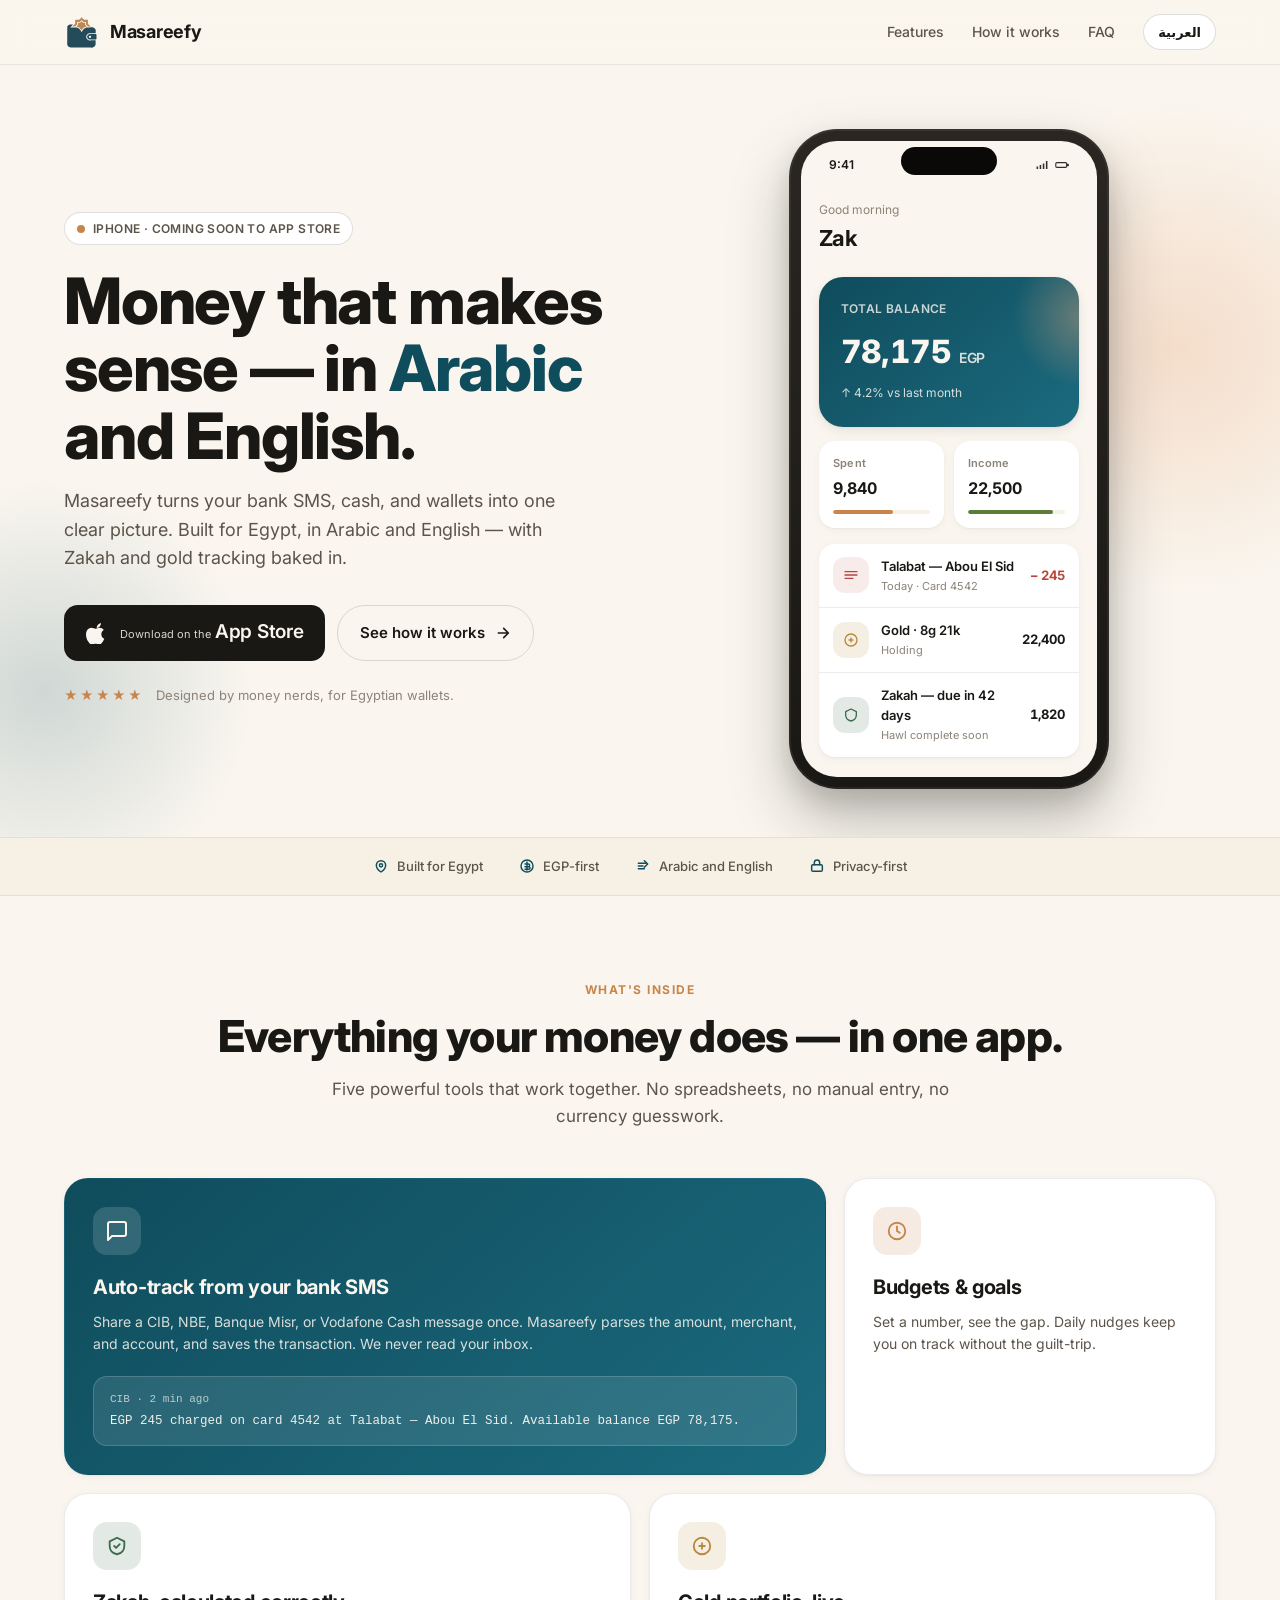
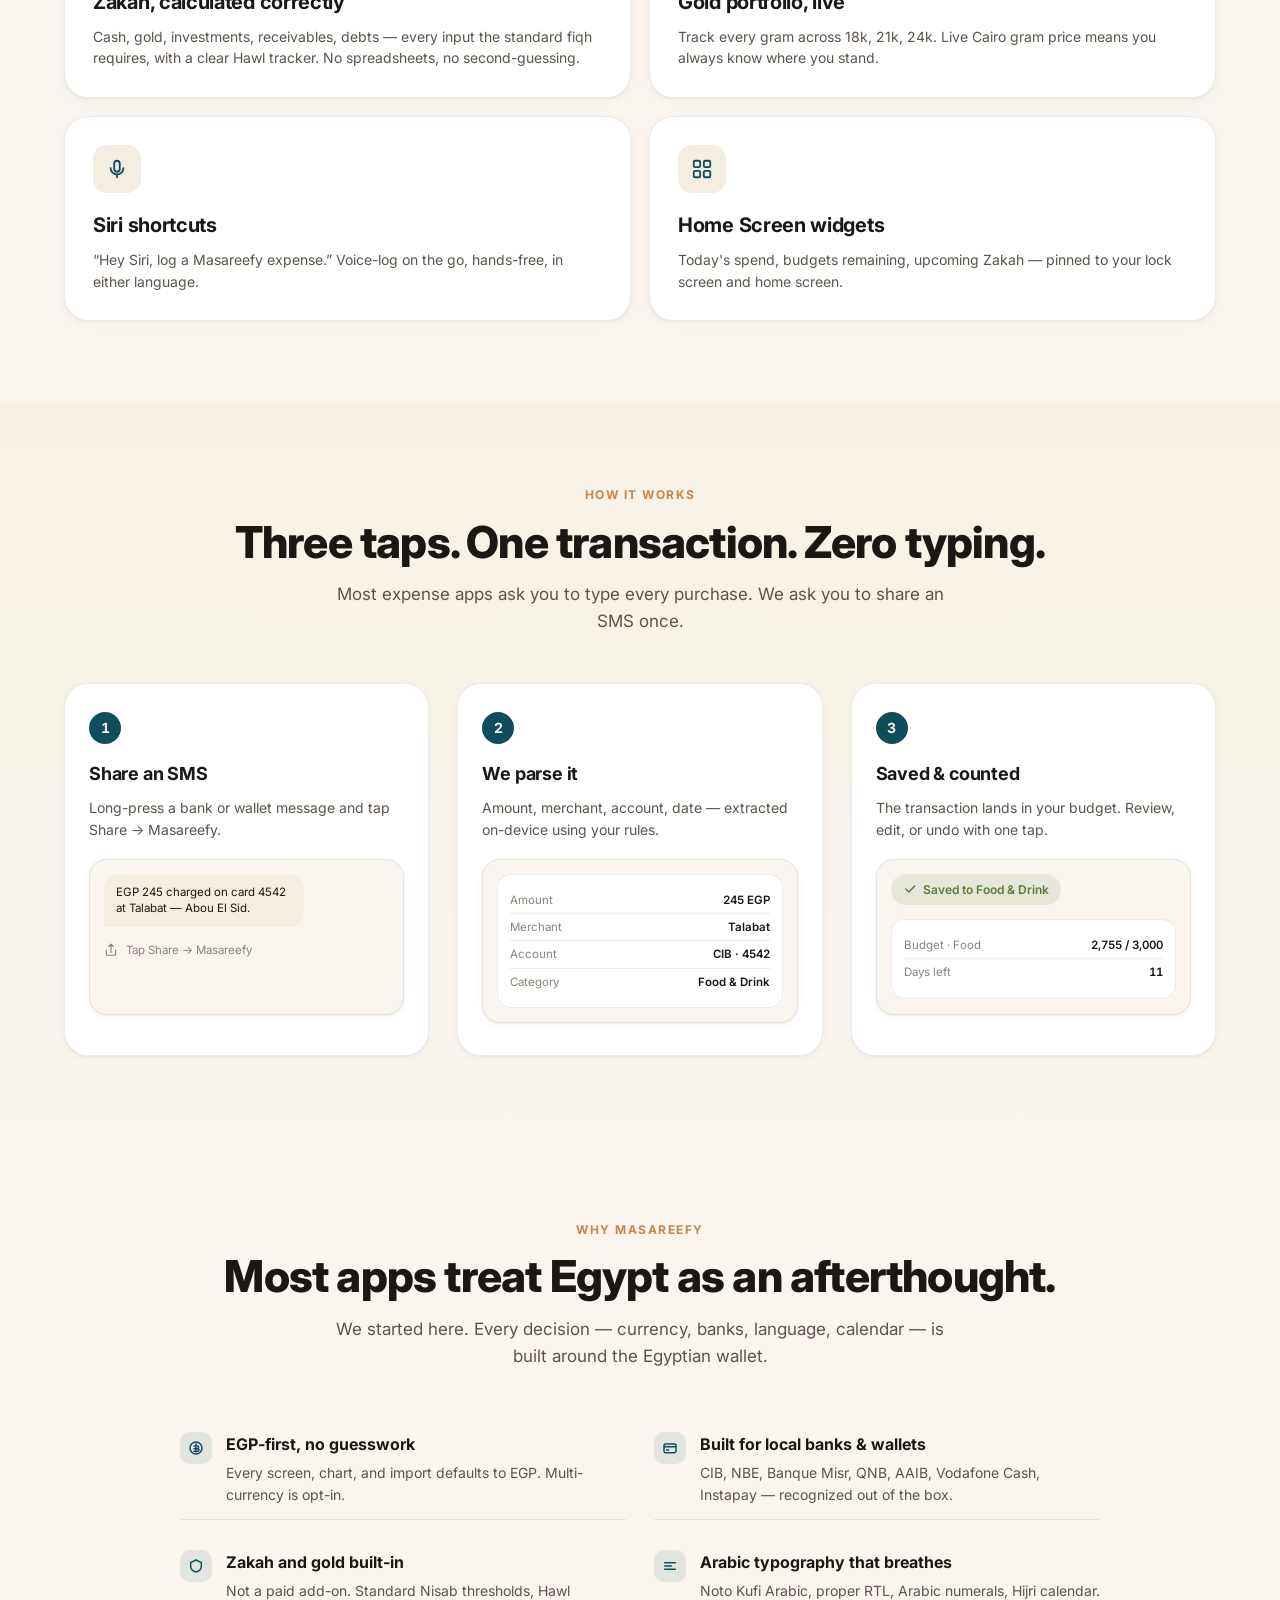
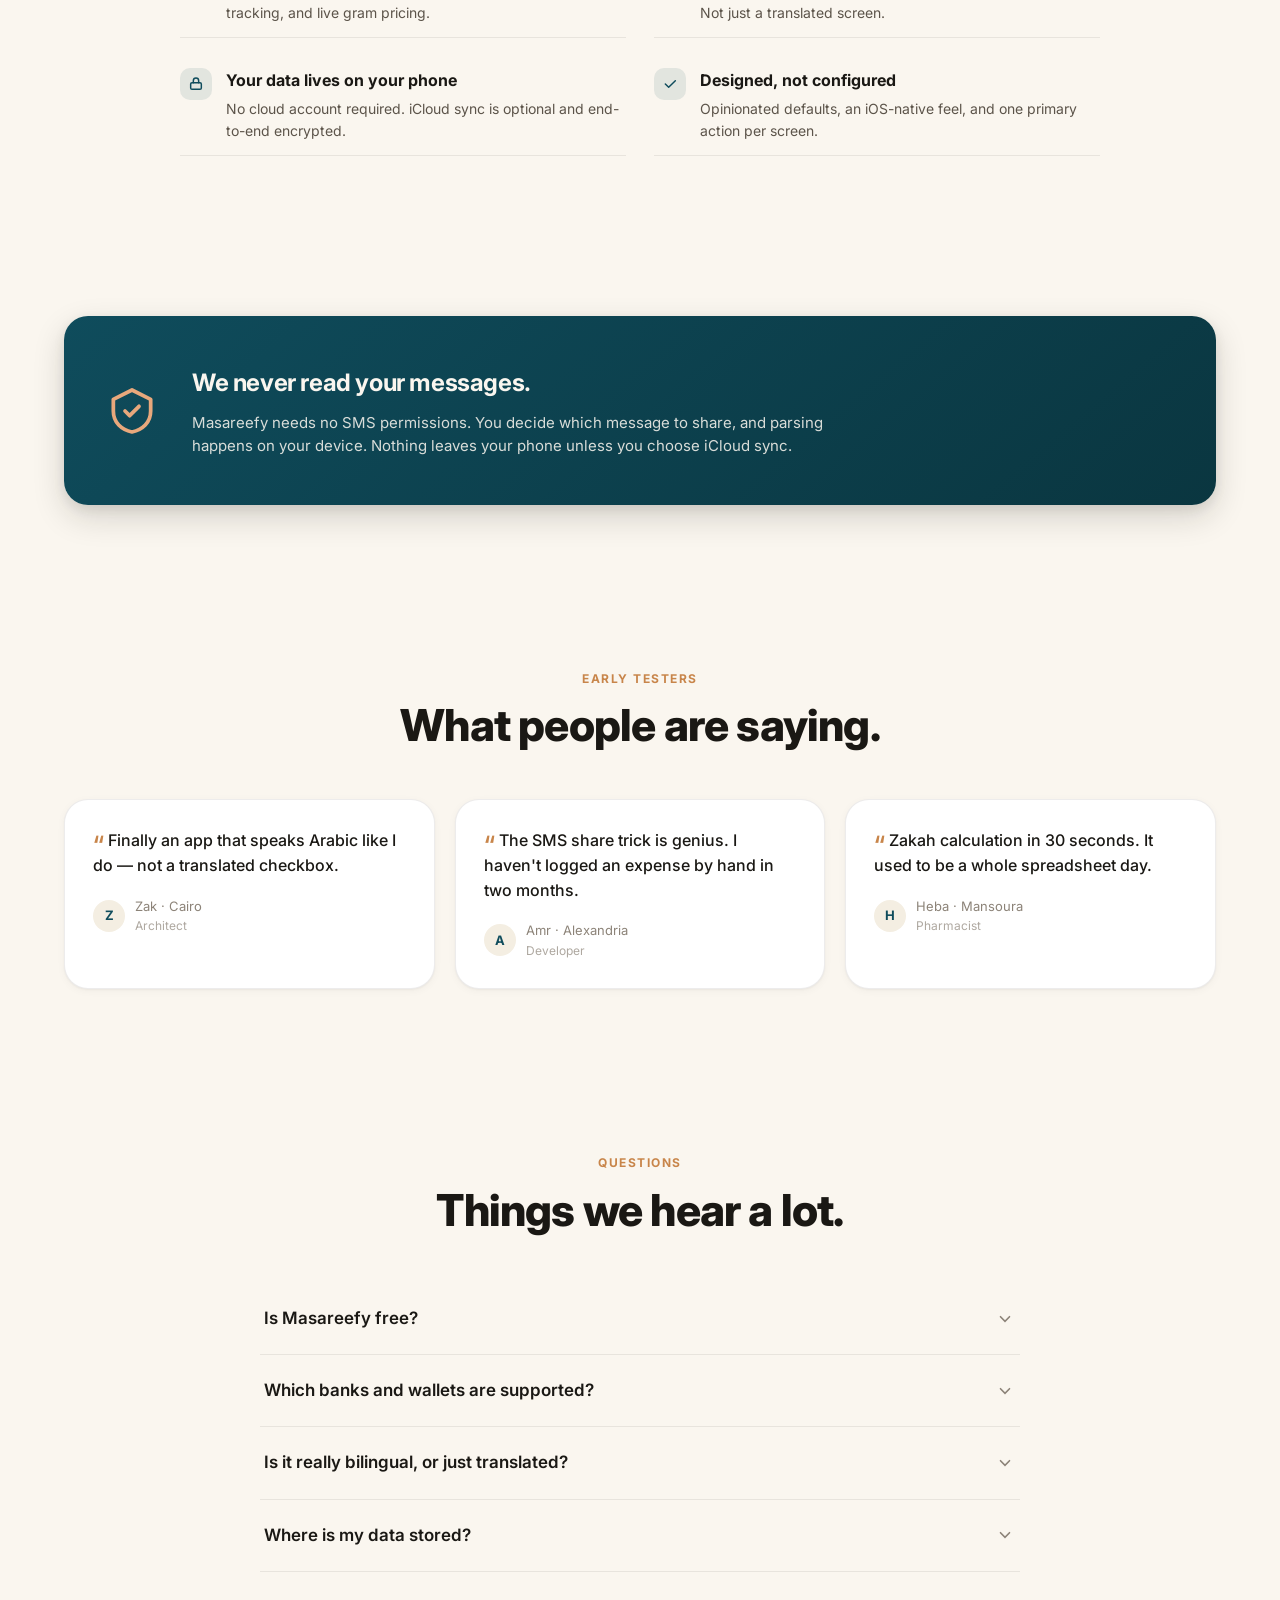
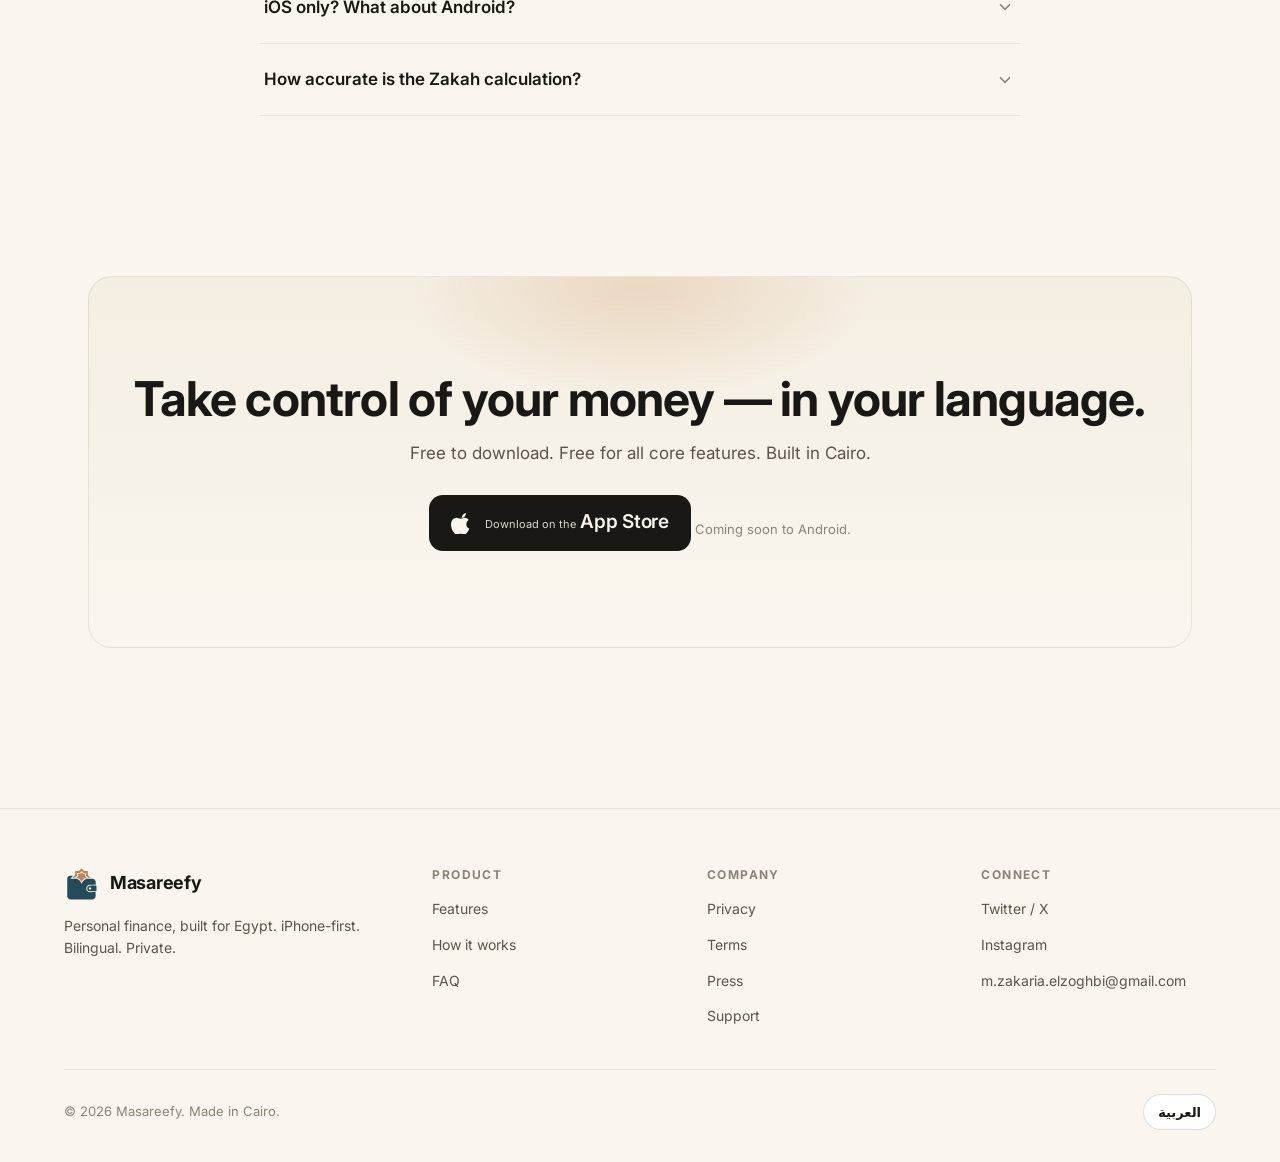
==== index.html @ 2d60ca84 "Add Masareefy landing page and privacy policy Bilingual EN/AR landing with bento feature grid, hero " ====
<!doctype html>
<html lang="en" dir="ltr">
<head>
  <meta charset="utf-8" />
  <meta name="viewport" content="width=device-width, initial-scale=1, viewport-fit=cover" />
  <meta name="theme-color" content="#FAF6EF" />
  <meta name="description" content="Masareefy — bilingual personal finance app built for Egypt. Track bank SMS, cash, wallets, gold, and Zakah in one place." />
  <title>Masareefy — Personal finance, built for Egypt</title>

  <link rel="preconnect" href="https://fonts.googleapis.com" />
  <link rel="preconnect" href="https://fonts.gstatic.com" crossorigin />
  <link
    href="https://fonts.googleapis.com/css2?family=Inter:wght@400;500;600;700;800&family=Noto+Kufi+Arabic:wght@400;500;600;700;800&display=swap"
    rel="stylesheet"
  />
  <link rel="stylesheet" href="styles.css" />
</head>
<body>

  <!-- ─── Nav ─────────────────────────────────────────── -->
  <header class="nav" role="banner">
    <div class="container nav-inner">
      <a href="#top" class="brand" aria-label="Masareefy home">
        <span class="brand-mark" aria-hidden="true"><img src="logo.svg" alt="" /></span>
        <span data-en="Masareefy" data-ar="مصاريفي">Masareefy</span>
      </a>
      <nav class="nav-links" aria-label="Primary">
        <a href="#features" data-en="Features" data-ar="المميزات">Features</a>
        <a href="#how" data-en="How it works" data-ar="طريقة العمل">How it works</a>
        <a href="#faq" data-en="FAQ" data-ar="الأسئلة">FAQ</a>
        <button id="lang-toggle" class="lang-toggle" type="button" aria-label="Switch to العربية">
          العربية
        </button>
      </nav>
    </div>
  </header>

  <main id="top">

    <!-- ─── Hero ─────────────────────────────────────────── -->
    <section class="hero">
      <div class="container hero-grid">

        <div class="hero-copy reveal">
          <span class="hero-eyebrow">
            <span class="dot" aria-hidden="true"></span>
            <span data-en="iPhone · Coming soon to App Store" data-ar="آيفون · قريباً على App Store">
              iPhone · Coming soon to App Store
            </span>
          </span>

          <h1 data-en="Money that makes sense — in <span class='accent'>Arabic</span> and English." data-ar="فلوسك تبقى واضحة — <span class='accent'>بالعربي</span> والإنجليزي." data-html-ok="true">
            Money that makes sense — in <span class="accent">Arabic</span> and English.
          </h1>

          <p class="lede"
             data-en="Masareefy turns your bank SMS, cash, and wallets into one clear picture. Built for Egypt, in Arabic and English — with Zakah and gold tracking baked in."
             data-ar="مصاريفي يجمع رسائل البنك، الكاش، والمحافظ في صورة واحدة. مصمم لمصر، بالعربي والإنجليزي — مع حساب الزكاة وتتبع الذهب جاهزين.">
            Masareefy turns your bank SMS, cash, and wallets into one clear picture. Built for Egypt, in Arabic and English — with Zakah and gold tracking baked in.
          </p>

          <div class="hero-ctas">
            <a class="appstore" href="#" aria-label="Download on the App Store">
              <svg width="22" height="22" viewBox="0 0 24 24" fill="currentColor" aria-hidden="true"><path d="M16.365 1.43c0 1.14-.41 2.21-1.23 3.18-.99 1.18-2.18 1.86-3.47 1.76-.16-1.12.4-2.29 1.21-3.21.9-1.02 2.34-1.78 3.49-1.73zm3.6 16.83c-.55 1.27-.81 1.83-1.51 2.95-.98 1.55-2.36 3.49-4.07 3.5-1.52.02-1.91-.99-3.97-.97-2.06.01-2.49.99-4.02.97-1.71-.02-3.02-1.77-4-3.32-2.74-4.34-3.03-9.43-1.34-12.14C2.27 7.4 4.18 6.4 5.97 6.4c1.83 0 2.97 1 4.48 1 1.46 0 2.35-1 4.46-1 1.6 0 3.3.87 4.51 2.37-3.96 2.17-3.32 7.83.54 9.49z"/></svg>
              <span class="text">
                <span class="top" data-en="Download on the" data-ar="حمّل التطبيق من">Download on the</span>
                <span class="bot" data-en="App Store" data-ar="App Store">App Store</span>
              </span>
            </a>
            <a class="btn btn-secondary" href="#how">
              <span data-en="See how it works" data-ar="شوف كيف يشتغل">See how it works</span>
              <svg class="arrow" width="16" height="16" viewBox="0 0 24 24" fill="none" stroke="currentColor" stroke-width="2.4" stroke-linecap="round" stroke-linejoin="round" aria-hidden="true"><path d="M5 12h14M13 5l7 7-7 7"/></svg>
            </a>
          </div>

          <div class="hero-meta">
            <span class="stars" aria-hidden="true">★★★★★</span>
            <span data-en="Designed by money nerds, for Egyptian wallets." data-ar="مصمم بدقة، لمحفظتك المصرية.">
              Designed by money nerds, for Egyptian wallets.
            </span>
          </div>
        </div>

        <div class="phone-stage reveal" aria-hidden="true">
          <div class="phone">
            <div class="phone-screen">
              <div class="status-bar">
                <span data-num="9:41">9:41</span>
                <span class="status-icons">
                  <svg width="14" height="10" viewBox="0 0 18 12" fill="currentColor" aria-hidden="true"><path d="M2 8h2v3H2zM6 6h2v5H6zM10 4h2v7h-2zM14 1h2v10h-2z"/></svg>
                  <svg width="14" height="10" viewBox="0 0 18 12" fill="none" stroke="currentColor" stroke-width="1.4" aria-hidden="true"><rect x="1" y="3" width="14" height="6" rx="1.4"/><rect x="15.5" y="5" width="1.6" height="2" rx="0.4" fill="currentColor"/></svg>
                </span>
              </div>
              <div class="screen-content">
                <div class="greet" data-en="Good morning" data-ar="صباح الخير">Good morning</div>
                <div class="greet-name" data-en="Zak" data-ar="زاك">Zak</div>

                <div class="balance-card">
                  <div class="balance-label" data-en="Total Balance" data-ar="إجمالي الرصيد">Total Balance</div>
                  <div class="balance-value">
                    <span data-num="78,175">78,175</span> <span style="font-size:14px;font-weight:600;opacity:.85" data-en="EGP" data-ar="ج.م">EGP</span>
                  </div>
                  <div class="balance-delta">
                    <span data-en="↑ 4.2% vs last month" data-ar="↑ ٤٫٢٪ عن الشهر الماضي">↑ 4.2% vs last month</span>
                  </div>
                </div>

                <div class="tile-row">
                  <div class="tile">
                    <div class="tile-label" data-en="Spent" data-ar="مصروفات">Spent</div>
                    <div class="tile-value">
                      <span data-num="9,840">9,840</span>
                    </div>
                    <div class="tile-bar"><span style="width:62%"></span></div>
                  </div>
                  <div class="tile income">
                    <div class="tile-label" data-en="Income" data-ar="دخل">Income</div>
                    <div class="tile-value">
                      <span data-num="22,500">22,500</span>
                    </div>
                    <div class="tile-bar"><span style="width:88%"></span></div>
                  </div>
                </div>

                <div class="tx-list">
                  <div class="tx-row">
                    <div class="tx-icon expense" aria-hidden="true">
                      <svg width="16" height="16" viewBox="0 0 24 24" fill="none" stroke="currentColor" stroke-width="2" stroke-linecap="round"><path d="M3 7h18M3 12h18M3 17h12"/></svg>
                    </div>
                    <div class="tx-meta">
                      <div class="tx-title" data-en="Talabat — Abou El Sid" data-ar="طلبات — أبو السيد">Talabat — Abou El Sid</div>
                      <div class="tx-sub" data-en="Today · Card 4542" data-ar="اليوم · بطاقة ٤٥٤٢">Today · Card 4542</div>
                    </div>
                    <div class="tx-amt neg">
                      − <span data-num="245">245</span>
                    </div>
                  </div>
                  <div class="tx-row">
                    <div class="tx-icon gold" aria-hidden="true">
                      <svg width="16" height="16" viewBox="0 0 24 24" fill="none" stroke="currentColor" stroke-width="2" stroke-linecap="round" stroke-linejoin="round"><circle cx="12" cy="12" r="9"/><path d="M9 12h6M12 9v6"/></svg>
                    </div>
                    <div class="tx-meta">
                      <div class="tx-title" data-en="Gold · 8g 21k" data-ar="ذهب · ٨ جم عيار ٢١">Gold · 8g 21k</div>
                      <div class="tx-sub" data-en="Holding" data-ar="رصيد">Holding</div>
                    </div>
                    <div class="tx-amt">
                      <span data-num="22,400">22,400</span>
                    </div>
                  </div>
                  <div class="tx-row">
                    <div class="tx-icon zakah" aria-hidden="true">
                      <svg width="16" height="16" viewBox="0 0 24 24" fill="none" stroke="currentColor" stroke-width="2" stroke-linecap="round" stroke-linejoin="round"><path d="M12 3l8 4v5c0 5-3.5 8-8 9-4.5-1-8-4-8-9V7l8-4z"/></svg>
                    </div>
                    <div class="tx-meta">
                      <div class="tx-title" data-en="Zakah — due in 42 days" data-ar="الزكاة — خلال ٤٢ يوم">Zakah — due in 42 days</div>
                      <div class="tx-sub" data-en="Hawl complete soon" data-ar="الحول قارب على الانتهاء">Hawl complete soon</div>
                    </div>
                    <div class="tx-amt">
                      <span data-num="1,820">1,820</span>
                    </div>
                  </div>
                </div>
              </div>
            </div>
          </div>
        </div>

      </div>
    </section>

    <!-- ─── Trust strip ─────────────────────────────────────────── -->
    <section class="trust" aria-label="At a glance">
      <div class="container trust-inner">
        <span class="pill">
          <svg width="16" height="16" viewBox="0 0 24 24" fill="none" stroke="currentColor" stroke-width="2.2" stroke-linecap="round" stroke-linejoin="round" aria-hidden="true"><path d="M12 21s-7-4.35-7-10a7 7 0 0 1 14 0c0 5.65-7 10-7 10z"/><circle cx="12" cy="11" r="2.4"/></svg>
          <span data-en="Built for Egypt" data-ar="مصمم لمصر">Built for Egypt</span>
        </span>
        <span class="pill">
          <svg width="16" height="16" viewBox="0 0 24 24" fill="none" stroke="currentColor" stroke-width="2.2" stroke-linecap="round" stroke-linejoin="round" aria-hidden="true"><circle cx="12" cy="12" r="9"/><path d="M12 6v12M9 9h5a2 2 0 1 1 0 4H9M9 13h5.5a2 2 0 1 1 0 4H9"/></svg>
          <span data-en="EGP-first" data-ar="بالجنيه المصري">EGP-first</span>
        </span>
        <span class="pill">
          <svg width="16" height="16" viewBox="0 0 24 24" fill="none" stroke="currentColor" stroke-width="2.2" stroke-linecap="round" stroke-linejoin="round" aria-hidden="true"><path d="M5 8h11M5 12h7M5 16h9"/><path d="M14 4l5 5-5 5"/></svg>
          <span data-en="Arabic and English" data-ar="عربي وإنجليزي">Arabic and English</span>
        </span>
        <span class="pill">
          <svg width="16" height="16" viewBox="0 0 24 24" fill="none" stroke="currentColor" stroke-width="2.2" stroke-linecap="round" stroke-linejoin="round" aria-hidden="true"><rect x="4" y="10" width="16" height="10" rx="2"/><path d="M8 10V7a4 4 0 1 1 8 0v3"/></svg>
          <span data-en="Privacy-first" data-ar="خصوصية أولاً">Privacy-first</span>
        </span>
      </div>
    </section>

    <!-- ─── Features (bento) ─────────────────────────────────────────── -->
    <section class="section" id="features">
      <div class="container">
        <div class="section-head reveal">
          <span class="eyebrow" data-en="What's inside" data-ar="ما بداخله">What's inside</span>
          <h2 data-en="Everything your money does — in one app." data-ar="كل ما يخص فلوسك — في تطبيق واحد.">
            Everything your money does — in one app.
          </h2>
          <p data-en="Five powerful tools that work together. No spreadsheets, no manual entry, no currency guesswork."
             data-ar="خمس أدوات قوية تشتغل سوا. بدون شيتات إكسل، بدون إدخال يدوي، بدون تخمين عملات.">
            Five powerful tools that work together. No spreadsheets, no manual entry, no currency guesswork.
          </p>
        </div>

        <div class="bento">

          <!-- 1. SMS auto-track — featured tile, spans 4 cols -->
          <article class="feature featured span-4 reveal">
            <div class="feature-icon" aria-hidden="true">
              <svg width="24" height="24" viewBox="0 0 24 24" fill="none" stroke="currentColor" stroke-width="2" stroke-linecap="round" stroke-linejoin="round"><path d="M21 15a2 2 0 0 1-2 2H7l-4 4V5a2 2 0 0 1 2-2h14a2 2 0 0 1 2 2z"/></svg>
            </div>
            <h3 data-en="Auto-track from your bank SMS" data-ar="تتبع تلقائي من رسائل البنك">Auto-track from your bank SMS</h3>
            <p data-en="Share a CIB, NBE, Banque Misr, or Vodafone Cash message once. Masareefy parses the amount, merchant, and account, and saves the transaction. We never read your inbox."
               data-ar="شارك رسالة من CIB، الأهلي، بنك مصر، أو فودافون كاش مرة واحدة. مصاريفي يستخرج المبلغ، التاجر، والحساب، ويحفظ المعاملة. لن نقرأ صندوق رسائلك أبداً.">
              Share a CIB, NBE, Banque Misr, or Vodafone Cash message once. Masareefy parses the amount, merchant, and account, and saves the transaction. We never read your inbox.
            </p>
            <div class="sms-demo">
              <div class="from" data-en="CIB · 2 min ago" data-ar="CIB · من ٢ دقيقة">CIB · 2 min ago</div>
              <div class="body" data-en="EGP 245 charged on card 4542 at Talabat — Abou El Sid. Available balance EGP 78,175."
                   data-ar="تم خصم ٢٤٥ ج.م من بطاقتك ٤٥٤٢ في طلبات — أبو السيد. الرصيد المتاح ٧٨٬١٧٥ ج.م.">
                EGP 245 charged on card 4542 at Talabat — Abou El Sid. Available balance EGP 78,175.
              </div>
            </div>
          </article>

          <!-- 2. Budgets, span 2 -->
          <article class="feature sand-bg span-2 reveal">
            <div class="feature-icon" aria-hidden="true">
              <svg width="22" height="22" viewBox="0 0 24 24" fill="none" stroke="currentColor" stroke-width="2" stroke-linecap="round" stroke-linejoin="round"><path d="M3 12a9 9 0 1 0 18 0 9 9 0 0 0-18 0z"/><path d="M12 7v5l3 2"/></svg>
            </div>
            <h3 data-en="Budgets &amp; goals" data-ar="ميزانيات وأهداف">Budgets &amp; goals</h3>
            <p data-en="Set a number, see the gap. Daily nudges keep you on track without the guilt-trip."
               data-ar="حدد المبلغ، شوف الفرق. تنبيهات يومية تساعدك من غير ضغط نفسي.">
              Set a number, see the gap. Daily nudges keep you on track without the guilt-trip.
            </p>
          </article>

          <!-- 3. Zakah, span 3 -->
          <article class="feature zakah-bg span-3 reveal">
            <div class="feature-icon" aria-hidden="true">
              <svg width="22" height="22" viewBox="0 0 24 24" fill="none" stroke="currentColor" stroke-width="2" stroke-linecap="round" stroke-linejoin="round"><path d="M12 3l8 4v5c0 5-3.5 8-8 9-4.5-1-8-4-8-9V7l8-4z"/><path d="M9 12l2 2 4-4"/></svg>
            </div>
            <h3 data-en="Zakah, calculated correctly" data-ar="الزكاة بدقة">Zakah, calculated correctly</h3>
            <p data-en="Cash, gold, investments, receivables, debts — every input the standard fiqh requires, with a clear Hawl tracker. No spreadsheets, no second-guessing."
               data-ar="الكاش، الذهب، الاستثمارات، الحقوق، الديون — كل المدخلات اللي يحتاجها الفقه القياسي، مع متابعة واضحة للحول. بدون شيتات، بدون شك.">
              Cash, gold, investments, receivables, debts — every input the standard fiqh requires, with a clear Hawl tracker. No spreadsheets, no second-guessing.
            </p>
          </article>

          <!-- 4. Gold, span 3 -->
          <article class="feature gold-bg span-3 reveal">
            <div class="feature-icon" aria-hidden="true">
              <svg width="22" height="22" viewBox="0 0 24 24" fill="none" stroke="currentColor" stroke-width="2" stroke-linecap="round" stroke-linejoin="round"><circle cx="12" cy="12" r="9"/><path d="M9 12h6M12 9v6"/></svg>
            </div>
            <h3 data-en="Gold portfolio, live" data-ar="محفظة الذهب لحظياً">Gold portfolio, live</h3>
            <p data-en="Track every gram across 18k, 21k, 24k. Live Cairo gram price means you always know where you stand."
               data-ar="تابع كل جرام في عيار ١٨، ٢١، ٢٤. سعر القاهرة لحظة بلحظة، عشان دايماً تعرف موقفك.">
              Track every gram across 18k, 21k, 24k. Live Cairo gram price means you always know where you stand.
            </p>
          </article>

          <!-- 5. Siri, span 2 — wait, we used 4+2+3+3 = 12, no room. Restructure: -->
          <!-- Layout actually: row1 = 4+2 (6), row2 = 3+3 (6), row3 = 6 spans for Siri+widget? Let's leave Siri as span-4 + extra -->

          <article class="feature span-3 reveal">
            <div class="feature-icon" aria-hidden="true">
              <svg width="22" height="22" viewBox="0 0 24 24" fill="none" stroke="currentColor" stroke-width="2" stroke-linecap="round" stroke-linejoin="round"><rect x="9" y="3" width="6" height="12" rx="3"/><path d="M5 11a7 7 0 0 0 14 0M12 18v3"/></svg>
            </div>
            <h3 data-en="Siri shortcuts" data-ar="اختصارات سيري">Siri shortcuts</h3>
            <p data-en="“Hey Siri, log a Masareefy expense.” Voice-log on the go, hands-free, in either language."
               data-ar="«يا سيري، سجّل مصروف في مصاريفي.» تسجيل بالصوت، وأنت ماشي، بلغتك.">
              “Hey Siri, log a Masareefy expense.” Voice-log on the go, hands-free, in either language.
            </p>
          </article>

          <article class="feature span-3 reveal">
            <div class="feature-icon" aria-hidden="true">
              <svg width="22" height="22" viewBox="0 0 24 24" fill="none" stroke="currentColor" stroke-width="2" stroke-linecap="round" stroke-linejoin="round"><rect x="3" y="3" width="7" height="7" rx="1.5"/><rect x="14" y="3" width="7" height="7" rx="1.5"/><rect x="3" y="14" width="7" height="7" rx="1.5"/><rect x="14" y="14" width="7" height="7" rx="1.5"/></svg>
            </div>
            <h3 data-en="Home Screen widgets" data-ar="ودجات الشاشة الرئيسية">Home Screen widgets</h3>
            <p data-en="Today's spend, budgets remaining, upcoming Zakah — pinned to your lock screen and home screen."
               data-ar="مصروفات اليوم، الميزانية المتبقية، الزكاة القادمة — مثبتة على شاشة القفل والرئيسية.">
              Today's spend, budgets remaining, upcoming Zakah — pinned to your lock screen and home screen.
            </p>
          </article>

        </div>
      </div>
    </section>

    <!-- ─── How it works ─────────────────────────────────────────── -->
    <section class="section how" id="how">
      <div class="container">
        <div class="section-head reveal">
          <span class="eyebrow" data-en="How it works" data-ar="طريقة العمل">How it works</span>
          <h2 data-en="Three taps. One transaction. Zero typing." data-ar="ثلاث ضغطات. معاملة واحدة. بدون كتابة.">
            Three taps. One transaction. Zero typing.
          </h2>
          <p data-en="Most expense apps ask you to type every purchase. We ask you to share an SMS once."
             data-ar="معظم التطبيقات بتطلب منك تكتب كل عملية. إحنا بنطلب رسالة واحدة فقط.">
            Most expense apps ask you to type every purchase. We ask you to share an SMS once.
          </p>
        </div>

        <div class="steps">

          <article class="step reveal">
            <span class="step-num" data-num="1">1</span>
            <h3 data-en="Share an SMS" data-ar="شارك الرسالة">Share an SMS</h3>
            <p data-en="Long-press a bank or wallet message and tap Share → Masareefy."
               data-ar="اضغط مطولاً على رسالة البنك أو المحفظة، ثم Share → مصاريفي.">
              Long-press a bank or wallet message and tap Share → Masareefy.
            </p>
            <div class="mini-screen">
              <div class="row">
                <div class="bubble-grey"
                     data-en="EGP 245 charged on card 4542 at Talabat — Abou El Sid."
                     data-ar="تم خصم ٢٤٥ ج.م من بطاقتك ٤٥٤٢ في طلبات — أبو السيد.">
                  EGP 245 charged on card 4542 at Talabat — Abou El Sid.
                </div>
              </div>
              <div style="margin-top:14px; display:flex; align-items:center; gap:8px; color: var(--text-3); font-size:11.5px;">
                <svg width="14" height="14" viewBox="0 0 24 24" fill="none" stroke="currentColor" stroke-width="2" stroke-linecap="round" stroke-linejoin="round" aria-hidden="true"><path d="M4 12v7a2 2 0 0 0 2 2h12a2 2 0 0 0 2-2v-7"/><path d="M16 6l-4-4-4 4M12 2v14"/></svg>
                <span data-en="Tap Share → Masareefy" data-ar="Share → مصاريفي">Tap Share → Masareefy</span>
              </div>
            </div>
          </article>

          <article class="step reveal">
            <span class="step-num" data-num="2">2</span>
            <h3 data-en="We parse it" data-ar="نحن نحلّلها">We parse it</h3>
            <p data-en="Amount, merchant, account, date — extracted on-device using your rules."
               data-ar="المبلغ، التاجر، الحساب، التاريخ — يتم استخراجها على جهازك بقواعدك.">
              Amount, merchant, account, date — extracted on-device using your rules.
            </p>
            <div class="mini-screen">
              <div class="parsed">
                <div class="field"><span class="k" data-en="Amount" data-ar="المبلغ">Amount</span><span class="v"><span data-num="245">245</span> <span data-en="EGP" data-ar="ج.م">EGP</span></span></div>
                <div class="field"><span class="k" data-en="Merchant" data-ar="التاجر">Merchant</span><span class="v" data-en="Talabat" data-ar="طلبات">Talabat</span></div>
                <div class="field"><span class="k" data-en="Account" data-ar="الحساب">Account</span><span class="v" data-en="CIB · 4542" data-ar="CIB · ٤٥٤٢">CIB · 4542</span></div>
                <div class="field"><span class="k" data-en="Category" data-ar="الفئة">Category</span><span class="v" data-en="Food &amp; Drink" data-ar="مأكولات ومشروبات">Food &amp; Drink</span></div>
              </div>
            </div>
          </article>

          <article class="step reveal">
            <span class="step-num" data-num="3">3</span>
            <h3 data-en="Saved &amp; counted" data-ar="محفوظة ومحسوبة">Saved &amp; counted</h3>
            <p data-en="The transaction lands in your budget. Review, edit, or undo with one tap."
               data-ar="المعاملة تظهر في ميزانيتك. راجع، عدّل، أو تراجع بضغطة واحدة.">
              The transaction lands in your budget. Review, edit, or undo with one tap.
            </p>
            <div class="mini-screen">
              <span class="saved-pill">
                <svg width="14" height="14" viewBox="0 0 24 24" fill="none" stroke="currentColor" stroke-width="2.6" stroke-linecap="round" stroke-linejoin="round" aria-hidden="true"><path d="M5 12l5 5L20 7"/></svg>
                <span data-en="Saved to Food &amp; Drink" data-ar="محفوظة في مأكولات ومشروبات">Saved to Food &amp; Drink</span>
              </span>
              <div style="margin-top:14px;">
                <div class="parsed">
                  <div class="field"><span class="k" data-en="Budget · Food" data-ar="ميزانية · أكل">Budget · Food</span><span class="v"><span data-num="2,755">2,755</span> / <span data-num="3,000">3,000</span></span></div>
                  <div class="field"><span class="k" data-en="Days left" data-ar="أيام متبقية">Days left</span><span class="v"><span data-num="11">11</span></span></div>
                </div>
              </div>
            </div>
          </article>

        </div>
      </div>
    </section>

    <!-- ─── Why Masareefy ─────────────────────────────────────────── -->
    <section class="section">
      <div class="container">
        <div class="section-head reveal">
          <span class="eyebrow" data-en="Why Masareefy" data-ar="ليه مصاريفي">Why Masareefy</span>
          <h2 data-en="Most apps treat Egypt as an afterthought." data-ar="معظم التطبيقات بتعامل مصر كأنها فكرة لاحقة.">
            Most apps treat Egypt as an afterthought.
          </h2>
          <p data-en="We started here. Every decision — currency, banks, language, calendar — is built around the Egyptian wallet."
             data-ar="إحنا ابتدينا من هنا. كل قرار — العملة، البنوك، اللغة، التقويم — مبني حول المحفظة المصرية.">
            We started here. Every decision — currency, banks, language, calendar — is built around the Egyptian wallet.
          </p>
        </div>

        <div class="why-grid">
          <div class="why-item reveal">
            <div class="why-icon" aria-hidden="true"><svg width="16" height="16" viewBox="0 0 24 24" fill="none" stroke="currentColor" stroke-width="2.2" stroke-linecap="round" stroke-linejoin="round"><circle cx="12" cy="12" r="9"/><path d="M12 6v12M9 9h5a2 2 0 1 1 0 4H9M9 13h5.5a2 2 0 1 1 0 4H9"/></svg></div>
            <div>
              <h4 data-en="EGP-first, no guesswork" data-ar="بالجنيه أولاً، بدون تخمين">EGP-first, no guesswork</h4>
              <p data-en="Every screen, chart, and import defaults to EGP. Multi-currency is opt-in."
                 data-ar="كل شاشة، رسم بياني، واستيراد يبدأ بالجنيه المصري. العملات الأخرى اختيارية.">
                Every screen, chart, and import defaults to EGP. Multi-currency is opt-in.
              </p>
            </div>
          </div>

          <div class="why-item reveal">
            <div class="why-icon" aria-hidden="true"><svg width="16" height="16" viewBox="0 0 24 24" fill="none" stroke="currentColor" stroke-width="2.2" stroke-linecap="round" stroke-linejoin="round"><rect x="3" y="6" width="18" height="13" rx="2"/><path d="M3 10h18M7 15h3"/></svg></div>
            <div>
              <h4 data-en="Built for local banks &amp; wallets" data-ar="مصمم للبنوك والمحافظ المحلية">Built for local banks &amp; wallets</h4>
              <p data-en="CIB, NBE, Banque Misr, QNB, AAIB, Vodafone Cash, Instapay — recognized out of the box."
                 data-ar="CIB، الأهلي، بنك مصر، QNB، الإسكندرية، فودافون كاش، إنستاباي — معروفين من اللحظة الأولى.">
                CIB, NBE, Banque Misr, QNB, AAIB, Vodafone Cash, Instapay — recognized out of the box.
              </p>
            </div>
          </div>

          <div class="why-item reveal">
            <div class="why-icon" aria-hidden="true"><svg width="16" height="16" viewBox="0 0 24 24" fill="none" stroke="currentColor" stroke-width="2.2" stroke-linecap="round" stroke-linejoin="round"><path d="M12 3l8 4v5c0 5-3.5 8-8 9-4.5-1-8-4-8-9V7l8-4z"/></svg></div>
            <div>
              <h4 data-en="Zakah and gold built-in" data-ar="زكاة وذهب مدمجان">Zakah and gold built-in</h4>
              <p data-en="Not a paid add-on. Standard Nisab thresholds, Hawl tracking, and live gram pricing."
                 data-ar="ليست إضافة مدفوعة. نُصُب قياسية، متابعة الحول، وأسعار جرام لحظية.">
                Not a paid add-on. Standard Nisab thresholds, Hawl tracking, and live gram pricing.
              </p>
            </div>
          </div>

          <div class="why-item reveal">
            <div class="why-icon" aria-hidden="true"><svg width="16" height="16" viewBox="0 0 24 24" fill="none" stroke="currentColor" stroke-width="2.2" stroke-linecap="round" stroke-linejoin="round"><path d="M4 7h16M4 12h10M4 17h16"/></svg></div>
            <div>
              <h4 data-en="Arabic typography that breathes" data-ar="خط عربي بمذاق حقيقي">Arabic typography that breathes</h4>
              <p data-en="Noto Kufi Arabic, proper RTL, Arabic numerals, Hijri calendar. Not just a translated screen."
                 data-ar="نوتو كوفي عربي، RTL سليم، أرقام عربية، تقويم هجري. ليست مجرد شاشة مترجمة.">
                Noto Kufi Arabic, proper RTL, Arabic numerals, Hijri calendar. Not just a translated screen.
              </p>
            </div>
          </div>

          <div class="why-item reveal">
            <div class="why-icon" aria-hidden="true"><svg width="16" height="16" viewBox="0 0 24 24" fill="none" stroke="currentColor" stroke-width="2.2" stroke-linecap="round" stroke-linejoin="round"><rect x="4" y="10" width="16" height="10" rx="2"/><path d="M8 10V7a4 4 0 1 1 8 0v3"/></svg></div>
            <div>
              <h4 data-en="Your data lives on your phone" data-ar="بياناتك على هاتفك">Your data lives on your phone</h4>
              <p data-en="No cloud account required. iCloud sync is optional and end-to-end encrypted."
                 data-ar="بدون حساب سحابي إجباري. مزامنة iCloud اختيارية ومشفرة من الطرف للطرف.">
                No cloud account required. iCloud sync is optional and end-to-end encrypted.
              </p>
            </div>
          </div>

          <div class="why-item reveal">
            <div class="why-icon" aria-hidden="true"><svg width="16" height="16" viewBox="0 0 24 24" fill="none" stroke="currentColor" stroke-width="2.2" stroke-linecap="round" stroke-linejoin="round"><path d="M5 12l5 5L20 7"/></svg></div>
            <div>
              <h4 data-en="Designed, not configured" data-ar="مصمم، ليس مجمّع">Designed, not configured</h4>
              <p data-en="Opinionated defaults, an iOS-native feel, and one primary action per screen."
                 data-ar="افتراضات مدروسة، إحساس iOS أصيل، وزر رئيسي واحد لكل شاشة.">
                Opinionated defaults, an iOS-native feel, and one primary action per screen.
              </p>
            </div>
          </div>
        </div>
      </div>
    </section>

    <!-- ─── Privacy callout ─────────────────────────────────────────── -->
    <section class="section">
      <div class="container">
        <div class="privacy reveal">
          <svg width="56" height="56" viewBox="0 0 24 24" fill="none" stroke="currentColor" stroke-width="1.6" stroke-linecap="round" stroke-linejoin="round" aria-hidden="true">
            <path d="M12 3l8 4v5c0 5-3.5 8-8 9-4.5-1-8-4-8-9V7l8-4z"/>
            <path d="M9 12l2 2 4-4"/>
          </svg>
          <div>
            <h3 data-en="We never read your messages." data-ar="لن نقرأ رسائلك أبداً.">We never read your messages.</h3>
            <p data-en="Masareefy needs no SMS permissions. You decide which message to share, and parsing happens on your device. Nothing leaves your phone unless you choose iCloud sync."
               data-ar="مصاريفي لا يطلب صلاحية قراءة الرسائل. أنت تختار أي رسالة تشارك، والتحليل يتم على جهازك. لا شيء يغادر هاتفك إلا إذا اخترت مزامنة iCloud.">
              Masareefy needs no SMS permissions. You decide which message to share, and parsing happens on your device. Nothing leaves your phone unless you choose iCloud sync.
            </p>
          </div>
        </div>
      </div>
    </section>

    <!-- ─── Testimonials (placeholder) ─────────────────────────────────────────── -->
    <section class="section">
      <div class="container">
        <div class="section-head reveal">
          <span class="eyebrow" data-en="Early testers" data-ar="المختبرون الأوائل">Early testers</span>
          <h2 data-en="What people are saying." data-ar="ماذا يقول الناس.">What people are saying.</h2>
        </div>

        <div class="tcards">
          <article class="tcard reveal">
            <blockquote data-en="Finally an app that speaks Arabic like I do — not a translated checkbox."
                        data-ar="أخيراً تطبيق بيتكلم عربي زيي — مش مجرد ترجمة آلية.">
              Finally an app that speaks Arabic like I do — not a translated checkbox.
            </blockquote>
            <div class="tcite">
              <div class="tcite-avatar" data-en="Z" data-ar="ز">Z</div>
              <div>
                <div data-en="Zak · Cairo" data-ar="زاك · القاهرة">Zak · Cairo</div>
                <div style="font-size:12px;opacity:.7" data-en="Architect" data-ar="مهندسة معمارية">Architect</div>
              </div>
            </div>
          </article>

          <article class="tcard reveal">
            <blockquote data-en="The SMS share trick is genius. I haven't logged an expense by hand in two months."
                        data-ar="فكرة مشاركة الـ SMS عبقرية. مبقتش أسجّل مصروف يدوي من شهرين.">
              The SMS share trick is genius. I haven't logged an expense by hand in two months.
            </blockquote>
            <div class="tcite">
              <div class="tcite-avatar" data-en="A" data-ar="ع">A</div>
              <div>
                <div data-en="Amr · Alexandria" data-ar="عمرو · الإسكندرية">Amr · Alexandria</div>
                <div style="font-size:12px;opacity:.7" data-en="Developer" data-ar="مطوّر">Developer</div>
              </div>
            </div>
          </article>

          <article class="tcard reveal">
            <blockquote data-en="Zakah calculation in 30 seconds. It used to be a whole spreadsheet day."
                        data-ar="حساب الزكاة في ٣٠ ثانية. كان يومين كاملين على شيت إكسل.">
              Zakah calculation in 30 seconds. It used to be a whole spreadsheet day.
            </blockquote>
            <div class="tcite">
              <div class="tcite-avatar" data-en="H" data-ar="ه">H</div>
              <div>
                <div data-en="Heba · Mansoura" data-ar="هبة · المنصورة">Heba · Mansoura</div>
                <div style="font-size:12px;opacity:.7" data-en="Pharmacist" data-ar="صيدلانية">Pharmacist</div>
              </div>
            </div>
          </article>
        </div>
      </div>
    </section>

    <!-- ─── FAQ ─────────────────────────────────────────── -->
    <section class="section" id="faq">
      <div class="container">
        <div class="section-head reveal">
          <span class="eyebrow" data-en="Questions" data-ar="أسئلة">Questions</span>
          <h2 data-en="Things we hear a lot." data-ar="أسئلة بنسمعها كتير.">Things we hear a lot.</h2>
        </div>

        <div class="faq-list">
          <details class="faq-item reveal">
            <summary>
              <span data-en="Is Masareefy free?" data-ar="مصاريفي مجاني؟">Is Masareefy free?</span>
              <span class="chev" aria-hidden="true">
                <svg width="18" height="18" viewBox="0 0 24 24" fill="none" stroke="currentColor" stroke-width="2.2" stroke-linecap="round"><path d="M6 9l6 6 6-6"/></svg>
              </span>
            </summary>
            <p data-en="Yes — all core features (SMS parsing, budgets, Zakah, gold, Arabic and English) are free. A Premium tier adds advanced parsing rules, multi-currency, and priority support."
               data-ar="آه — كل الميزات الأساسية (قراءة الـ SMS، الميزانيات، الزكاة، الذهب، عربي وإنجليزي) مجانية. باقة بريميوم تضيف قواعد متقدمة، عملات متعددة، ودعم سريع.">
              Yes — all core features (SMS parsing, budgets, Zakah, gold, Arabic and English) are free. A Premium tier adds advanced parsing rules, multi-currency, and priority support.
            </p>
          </details>

          <details class="faq-item reveal">
            <summary>
              <span data-en="Which banks and wallets are supported?" data-ar="أي بنوك ومحافظ مدعومة؟">Which banks and wallets are supported?</span>
              <span class="chev" aria-hidden="true">
                <svg width="18" height="18" viewBox="0 0 24 24" fill="none" stroke="currentColor" stroke-width="2.2" stroke-linecap="round"><path d="M6 9l6 6 6-6"/></svg>
              </span>
            </summary>
            <p data-en="Any bank or wallet that sends SMS notifications. We ship pre-tuned rules for CIB, NBE, Banque Misr, QNB, AAIB, ADIB, Vodafone Cash, Etisalat Cash, Instapay, and Fawry — and you can add custom rules for any other source."
               data-ar="أي بنك أو محفظة بترسل رسائل SMS. التطبيق يأتي بقواعد جاهزة لـ CIB، الأهلي، بنك مصر، QNB، الإسكندرية، أبو ظبي الإسلامي، فودافون كاش، إتصالات كاش، إنستاباي، وفوري — وتقدر تضيف قواعد لأي مصدر آخر.">
              Any bank or wallet that sends SMS notifications. We ship pre-tuned rules for CIB, NBE, Banque Misr, QNB, AAIB, ADIB, Vodafone Cash, Etisalat Cash, Instapay, and Fawry — and you can add custom rules for any other source.
            </p>
          </details>

          <details class="faq-item reveal">
            <summary>
              <span data-en="Is it really bilingual, or just translated?" data-ar="هو فعلاً ثنائي اللغة، ولا مجرد ترجمة؟">Is it really bilingual, or just translated?</span>
              <span class="chev" aria-hidden="true">
                <svg width="18" height="18" viewBox="0 0 24 24" fill="none" stroke="currentColor" stroke-width="2.2" stroke-linecap="round"><path d="M6 9l6 6 6-6"/></svg>
              </span>
            </summary>
            <p data-en="Fully bilingual. Right-to-left layout, Noto Kufi Arabic, Arabic numerals (٠–٩), Hijri calendar option, and Arabic-aware parsing rules. Switch language anytime — your data, formatting, and reports follow."
               data-ar="ثنائي اللغة بالكامل. تخطيط RTL، خط نوتو كوفي عربي، أرقام عربية (٠–٩)، خيار التقويم الهجري، وقواعد تحليل تفهم العربي. غيّر اللغة أي وقت — بياناتك وتنسيقك وتقاريرك تتبعك.">
              Fully bilingual. Right-to-left layout, Noto Kufi Arabic, Arabic numerals (٠–٩), Hijri calendar option, and Arabic-aware parsing rules. Switch language anytime — your data, formatting, and reports follow.
            </p>
          </details>

          <details class="faq-item reveal">
            <summary>
              <span data-en="Where is my data stored?" data-ar="فين يتم تخزين بياناتي؟">Where is my data stored?</span>
              <span class="chev" aria-hidden="true">
                <svg width="18" height="18" viewBox="0 0 24 24" fill="none" stroke="currentColor" stroke-width="2.2" stroke-linecap="round"><path d="M6 9l6 6 6-6"/></svg>
              </span>
            </summary>
            <p data-en="On your iPhone. iCloud sync is opt-in and end-to-end encrypted. We do not run a backend that holds your transactions."
               data-ar="على هاتفك. مزامنة iCloud اختيارية ومشفرة من الطرف للطرف. نحن لا نشغّل سيرفراً يخزّن معاملاتك.">
              On your iPhone. iCloud sync is opt-in and end-to-end encrypted. We do not run a backend that holds your transactions.
            </p>
          </details>

          <details class="faq-item reveal">
            <summary>
              <span data-en="iOS only? What about Android?" data-ar="iOS فقط؟ ماذا عن أندرويد؟">iOS only? What about Android?</span>
              <span class="chev" aria-hidden="true">
                <svg width="18" height="18" viewBox="0 0 24 24" fill="none" stroke="currentColor" stroke-width="2.2" stroke-linecap="round"><path d="M6 9l6 6 6-6"/></svg>
              </span>
            </summary>
            <p data-en="iOS first. We're focused on getting one platform truly right — Siri, widgets, lock-screen, share sheet — before splitting effort. Android is on the roadmap once iOS is stable."
               data-ar="iOS أولاً. هدفنا نتقن منصة واحدة بالكامل — سيري، الودجات، شاشة القفل، مشاركة الرسائل — قبل ما نقسم المجهود. أندرويد ضمن الخطة بعد ما تستقر نسخة iOS.">
              iOS first. We're focused on getting one platform truly right — Siri, widgets, lock-screen, share sheet — before splitting effort. Android is on the roadmap once iOS is stable.
            </p>
          </details>

          <details class="faq-item reveal">
            <summary>
              <span data-en="How accurate is the Zakah calculation?" data-ar="ما مدى دقة حساب الزكاة؟">How accurate is the Zakah calculation?</span>
              <span class="chev" aria-hidden="true">
                <svg width="18" height="18" viewBox="0 0 24 24" fill="none" stroke="currentColor" stroke-width="2.2" stroke-linecap="round"><path d="M6 9l6 6 6-6"/></svg>
              </span>
            </summary>
            <p data-en="It follows standard fiqh: 2.5% on cash, gold, investments, and receivables above the silver/gold Nisab thresholds, with debts deducted. Gold Nisab uses live Cairo gram price; silver Nisab is editable. Hawl is tracked per-asset. You can override any input — it's a calculator, not a fatwa."
               data-ar="يتبع الفقه القياسي: ٢٫٥٪ على النقد والذهب والاستثمارات والحقوق المستحقة، فوق نُصُب الذهب أو الفضة، مع خصم الديون. نصاب الذهب يُحسب بسعر جرام القاهرة الحي؛ نصاب الفضة قابل للتعديل. الحول يُتابع لكل أصل. يمكنك تعديل أي مدخل — إنها حاسبة، ليست فتوى.">
              It follows standard fiqh: 2.5% on cash, gold, investments, and receivables above the silver/gold Nisab thresholds, with debts deducted. Gold Nisab uses live Cairo gram price; silver Nisab is editable. Hawl is tracked per-asset. You can override any input — it's a calculator, not a fatwa.
            </p>
          </details>
        </div>
      </div>
    </section>

    <!-- ─── Final CTA ─────────────────────────────────────────── -->
    <section class="section">
      <div class="container">
        <div class="final reveal">
          <h2 data-en="Take control of your money — in your language."
              data-ar="خُد زمام فلوسك — بلغتك.">
            Take control of your money — in your language.
          </h2>
          <p data-en="Free to download. Free for all core features. Built in Cairo."
             data-ar="مجاني للتحميل. مجاني لكل الميزات الأساسية. مصنوع في القاهرة.">
            Free to download. Free for all core features. Built in Cairo.
          </p>
          <a class="appstore" href="#" aria-label="Download on the App Store">
            <svg width="22" height="22" viewBox="0 0 24 24" fill="currentColor" aria-hidden="true"><path d="M16.365 1.43c0 1.14-.41 2.21-1.23 3.18-.99 1.18-2.18 1.86-3.47 1.76-.16-1.12.4-2.29 1.21-3.21.9-1.02 2.34-1.78 3.49-1.73zm3.6 16.83c-.55 1.27-.81 1.83-1.51 2.95-.98 1.55-2.36 3.49-4.07 3.5-1.52.02-1.91-.99-3.97-.97-2.06.01-2.49.99-4.02.97-1.71-.02-3.02-1.77-4-3.32-2.74-4.34-3.03-9.43-1.34-12.14C2.27 7.4 4.18 6.4 5.97 6.4c1.83 0 2.97 1 4.48 1 1.46 0 2.35-1 4.46-1 1.6 0 3.3.87 4.51 2.37-3.96 2.17-3.32 7.83.54 9.49z"/></svg>
            <span class="text">
              <span class="top" data-en="Download on the" data-ar="حمّل من">Download on the</span>
              <span class="bot" data-en="App Store" data-ar="App Store">App Store</span>
            </span>
          </a>
          <div class="android" data-en="Coming soon to Android." data-ar="قريباً على أندرويد.">Coming soon to Android.</div>
        </div>
      </div>
    </section>
  </main>

  <!-- ─── Footer ─────────────────────────────────────────── -->
  <footer class="footer" role="contentinfo">
    <div class="container">
      <div class="footer-grid">
        <div>
          <a href="#top" class="brand" aria-label="Masareefy home">
            <span class="brand-mark" aria-hidden="true"><img src="logo.svg" alt="" /></span>
            <span data-en="Masareefy" data-ar="مصاريفي">Masareefy</span>
          </a>
          <p class="footer-brand-blurb"
             data-en="Personal finance, built for Egypt. iPhone-first. Bilingual. Private."
             data-ar="إدارة مصروفات، مصممة لمصر. آيفون أولاً. ثنائية اللغة. خصوصية محفوظة.">
            Personal finance, built for Egypt. iPhone-first. Bilingual. Private.
          </p>
        </div>

        <div>
          <h5 data-en="Product" data-ar="المنتج">Product</h5>
          <ul>
            <li><a href="#features" data-en="Features" data-ar="المميزات">Features</a></li>
            <li><a href="#how" data-en="How it works" data-ar="طريقة العمل">How it works</a></li>
            <li><a href="#faq" data-en="FAQ" data-ar="الأسئلة">FAQ</a></li>
          </ul>
        </div>

        <div>
          <h5 data-en="Company" data-ar="الشركة">Company</h5>
          <ul>
            <li><a href="privacy.html" data-en="Privacy" data-ar="الخصوصية">Privacy</a></li>
            <li><a href="#" data-en="Terms" data-ar="الشروط">Terms</a></li>
            <li><a href="#" data-en="Press" data-ar="الصحافة">Press</a></li>
            <li><a href="#" data-en="Support" data-ar="الدعم">Support</a></li>
          </ul>
        </div>

        <div>
          <h5 data-en="Connect" data-ar="تواصل">Connect</h5>
          <ul>
            <li><a href="#" data-en="Twitter / X" data-ar="تويتر">Twitter / X</a></li>
            <li><a href="#" data-en="Instagram" data-ar="إنستجرام">Instagram</a></li>
            <li><a href="mailto:m.zakaria.elzoghbi@gmail.com">m.zakaria.elzoghbi@gmail.com</a></li>
          </ul>
        </div>
      </div>

      <div class="footer-bottom">
        <span data-en="© 2026 Masareefy. Made in Cairo." data-ar="© ٢٠٢٦ مصاريفي. صُنع في القاهرة.">© 2026 Masareefy. Made in Cairo.</span>
        <button class="lang-toggle" type="button"
                onclick="document.getElementById('lang-toggle').click();"
                aria-label="Switch language">
          <span data-en="العربية" data-ar="English">العربية</span>
        </button>
      </div>
    </div>
  </footer>

  <script src="app.js"></script>
</body>
</html>
---- styles.css ----
/* Masareefy landing — tokens lifted from masrefyv2/Masrefy/tokens.js */

:root {
  --primary: #0F4C5C;
  --primary-variant: #1B6A7E;
  --secondary: #C8854A;
  --accent: #E8A87C;

  --bg: #FAF6EF;
  --bg-elevated: #F4EEE2;
  --surface: #FFFFFF;
  --surface-alt: #F7F1E5;

  --text: #1A1814;
  --text-2: #5C544A;
  --text-3: #8C8378;
  --on-primary: #FAF6EF;

  --success: #5C7C3A;
  --error: #B8463E;
  --gold: #B8893D;
  --gold-light: #E0B96A;
  --zakah: #3D6B4F;
  --zakah-light: #7CA188;

  --divider: rgba(26, 24, 20, 0.08);
  --divider-strong: rgba(26, 24, 20, 0.14);

  --shadow-1: 0 1px 2px rgba(26,24,20,0.04), 0 2px 8px rgba(26,24,20,0.04);
  --shadow-2: 0 4px 12px rgba(26,24,20,0.08), 0 1px 3px rgba(26,24,20,0.06);
  --shadow-3: 0 12px 32px rgba(26,24,20,0.16), 0 4px 12px rgba(26,24,20,0.08);

  --radius-sm: 8px;
  --radius-md: 12px;
  --radius-lg: 16px;
  --radius-xl: 24px;

  --ease: cubic-bezier(.2, .7, .2, 1);
  --dur-fast: 150ms;
  --dur-base: 220ms;
  --dur-slow: 400ms;

  --font-en: 'Inter', system-ui, -apple-system, 'Segoe UI', Roboto, sans-serif;
  --font-ar: 'Noto Kufi Arabic', system-ui, -apple-system, sans-serif;

  --max: 1200px;
}

* { box-sizing: border-box; }

html { scroll-behavior: smooth; }

body {
  margin: 0;
  background: var(--bg);
  color: var(--text);
  font-family: var(--font-en);
  font-size: 16px;
  line-height: 1.6;
  -webkit-font-smoothing: antialiased;
  text-rendering: optimizeLegibility;
}

html[lang="ar"] body,
html[dir="rtl"] body {
  font-family: var(--font-ar);
  letter-spacing: 0;
}

a { color: var(--primary); text-decoration: none; transition: color var(--dur-fast) var(--ease); }
a:hover { color: var(--primary-variant); }

button { font-family: inherit; cursor: pointer; }

img { max-width: 100%; display: block; }

::selection { background: var(--accent); color: var(--text); }

/* Focus ring */
:focus-visible {
  outline: 3px solid var(--secondary);
  outline-offset: 3px;
  border-radius: 6px;
}

/* ─── Layout ─────────────────────────────────────────── */

.container {
  width: 100%;
  max-width: var(--max);
  margin: 0 auto;
  padding: 0 24px;
}

.section {
  padding: 80px 0;
  position: relative;
}

@media (max-width: 768px) {
  .section { padding: 56px 0; }
}

/* ─── Nav ─────────────────────────────────────────── */

.nav {
  position: sticky;
  top: 0;
  z-index: 50;
  backdrop-filter: saturate(140%) blur(14px);
  -webkit-backdrop-filter: saturate(140%) blur(14px);
  background: rgba(250, 246, 239, 0.78);
  border-bottom: 1px solid var(--divider);
}

.nav-inner {
  display: flex;
  align-items: center;
  justify-content: space-between;
  height: 64px;
  gap: 16px;
}

.brand {
  display: flex;
  align-items: center;
  gap: 10px;
  font-weight: 700;
  font-size: 18px;
  letter-spacing: -0.3px;
  color: var(--text);
}

.brand-mark {
  width: 36px;
  height: 36px;
  display: grid;
  place-items: center;
  flex-shrink: 0;
}
.brand-mark img,
.brand-mark svg {
  width: 100%;
  height: 100%;
  display: block;
  object-fit: contain;
}

.nav-links {
  display: flex;
  align-items: center;
  gap: 28px;
}

.nav-links a {
  color: var(--text-2);
  font-size: 14px;
  font-weight: 500;
}
.nav-links a:hover { color: var(--text); }

.lang-toggle {
  display: inline-flex;
  align-items: center;
  gap: 6px;
  padding: 8px 14px;
  border-radius: 999px;
  background: var(--surface);
  border: 1px solid var(--divider-strong);
  color: var(--text);
  font-size: 13px;
  font-weight: 600;
  min-height: 36px;
  transition: background var(--dur-fast) var(--ease), transform var(--dur-fast) var(--ease);
}
.lang-toggle:hover { background: var(--surface-alt); }
.lang-toggle:active { transform: scale(0.97); }

@media (max-width: 640px) {
  .nav-links a:not(.nav-cta) { display: none; }
}

/* ─── Buttons ─────────────────────────────────────────── */

.btn {
  display: inline-flex;
  align-items: center;
  justify-content: center;
  gap: 10px;
  padding: 14px 22px;
  border-radius: 999px;
  font-weight: 600;
  font-size: 15px;
  border: 1px solid transparent;
  min-height: 48px;
  transition: transform var(--dur-fast) var(--ease),
              background var(--dur-fast) var(--ease),
              box-shadow var(--dur-fast) var(--ease);
  text-decoration: none;
}

.btn-primary {
  background: var(--primary);
  color: var(--on-primary);
  box-shadow: var(--shadow-2);
}
.btn-primary:hover {
  background: var(--primary-variant);
  color: var(--on-primary);
  box-shadow: var(--shadow-3);
}
.btn-primary:active { transform: scale(0.98); }

.btn-secondary {
  background: transparent;
  color: var(--text);
  border-color: var(--divider-strong);
}
.btn-secondary:hover {
  background: var(--surface-alt);
  color: var(--text);
}

.btn .arrow { transition: transform var(--dur-base) var(--ease); }
.btn:hover .arrow { transform: translateX(3px); }
html[dir="rtl"] .btn:hover .arrow { transform: translateX(-3px); }

/* ─── Hero ─────────────────────────────────────────── */

.hero {
  padding: 64px 0 48px;
  position: relative;
  overflow: hidden;
}

.hero::before {
  content: "";
  position: absolute;
  inset: -10% -20% auto auto;
  width: 720px;
  height: 720px;
  background: radial-gradient(closest-side, rgba(232, 168, 124, 0.32), transparent 70%);
  pointer-events: none;
  z-index: 0;
}

.hero::after {
  content: "";
  position: absolute;
  inset: auto auto -20% -20%;
  width: 600px;
  height: 600px;
  background: radial-gradient(closest-side, rgba(15, 76, 92, 0.18), transparent 70%);
  pointer-events: none;
  z-index: 0;
}

.hero-grid {
  display: grid;
  grid-template-columns: 1.05fr 1fr;
  gap: 56px;
  align-items: center;
  position: relative;
  z-index: 1;
}

.hero-eyebrow {
  display: inline-flex;
  align-items: center;
  gap: 8px;
  padding: 6px 12px;
  background: var(--surface);
  border: 1px solid var(--divider-strong);
  border-radius: 999px;
  font-size: 12px;
  font-weight: 600;
  color: var(--text-2);
  letter-spacing: 0.4px;
  text-transform: uppercase;
}
html[lang="ar"] .hero-eyebrow { letter-spacing: 0; text-transform: none; font-size: 13px; }

.hero-eyebrow .dot {
  width: 8px; height: 8px; border-radius: 999px;
  background: var(--secondary);
}

.hero h1 {
  font-size: clamp(36px, 5.5vw, 64px);
  line-height: 1.05;
  letter-spacing: -1.2px;
  font-weight: 800;
  margin: 22px 0 18px;
  color: var(--text);
}

html[lang="ar"] .hero h1 {
  letter-spacing: -0.4px;
  line-height: 1.2;
  font-weight: 700;
}

.hero h1 .accent { color: var(--primary); }
.hero h1 .underline {
  background: linear-gradient(180deg, transparent 65%, rgba(232, 168, 124, 0.55) 65%);
  padding: 0 4px;
}

.hero p.lede {
  font-size: 18px;
  line-height: 1.6;
  color: var(--text-2);
  max-width: 520px;
  margin: 0 0 32px;
}

.hero-ctas {
  display: flex;
  flex-wrap: wrap;
  gap: 12px;
  margin-bottom: 24px;
}

.hero-meta {
  display: flex;
  align-items: center;
  gap: 12px;
  font-size: 13px;
  color: var(--text-3);
}

.stars { color: var(--secondary); letter-spacing: 2px; }

@media (max-width: 900px) {
  .hero-grid { grid-template-columns: 1fr; gap: 32px; }
  .hero { padding: 32px 0 16px; }
}

/* ─── Phone mockup ─────────────────────────────────────────── */

.phone-stage {
  display: flex;
  justify-content: center;
  align-items: center;
  position: relative;
}

.phone {
  width: 320px;
  height: 660px;
  border-radius: 48px;
  background: linear-gradient(180deg, #2A2722, #1A1814);
  padding: 12px;
  box-shadow:
    0 30px 60px rgba(26, 24, 20, 0.28),
    0 12px 24px rgba(26, 24, 20, 0.12),
    inset 0 0 0 2px rgba(255, 255, 255, 0.06);
  position: relative;
}

.phone::before {
  /* Dynamic Island */
  content: "";
  position: absolute;
  top: 18px;
  left: 50%;
  transform: translateX(-50%);
  width: 96px;
  height: 28px;
  background: #0a0908;
  border-radius: 999px;
  z-index: 2;
}

.phone-screen {
  width: 100%;
  height: 100%;
  border-radius: 36px;
  background: var(--bg);
  overflow: hidden;
  position: relative;
  display: flex;
  flex-direction: column;
}

.status-bar {
  display: flex;
  justify-content: space-between;
  align-items: center;
  padding: 14px 28px 6px;
  font-size: 12px;
  font-weight: 600;
  color: var(--text);
}

.status-icons { display: inline-flex; gap: 6px; opacity: 0.9; }

.screen-content {
  flex: 1;
  padding: 8px 18px 24px;
  overflow: hidden;
}

.greet {
  font-size: 12px;
  color: var(--text-3);
  margin-top: 12px;
}

.greet-name {
  font-size: 22px;
  font-weight: 700;
  letter-spacing: -0.4px;
  color: var(--text);
  margin-top: 2px;
}

.balance-card {
  margin-top: 20px;
  padding: 22px;
  border-radius: var(--radius-xl);
  background: linear-gradient(140deg, var(--primary), var(--primary-variant));
  color: var(--on-primary);
  box-shadow: var(--shadow-2);
  position: relative;
  overflow: hidden;
}

.balance-card::after {
  content: "";
  position: absolute;
  inset: -40% -40% auto auto;
  width: 200px;
  height: 200px;
  background: radial-gradient(closest-side, rgba(232,168,124,0.4), transparent 70%);
}

.balance-label {
  font-size: 12px;
  opacity: 0.8;
  letter-spacing: 0.4px;
  text-transform: uppercase;
  font-weight: 600;
}
html[lang="ar"] .balance-label { letter-spacing: 0; text-transform: none; }

.balance-value {
  font-size: 32px;
  font-weight: 800;
  letter-spacing: -0.6px;
  margin-top: 8px;
  font-variant-numeric: tabular-nums;
}

.balance-delta {
  margin-top: 6px;
  font-size: 12px;
  opacity: 0.85;
  display: inline-flex;
  align-items: center;
  gap: 4px;
}

.tile-row {
  display: grid;
  grid-template-columns: 1fr 1fr;
  gap: 10px;
  margin-top: 14px;
}

.tile {
  background: var(--surface);
  border-radius: var(--radius-lg);
  padding: 14px;
  box-shadow: var(--shadow-1);
}

.tile-label {
  font-size: 11px;
  color: var(--text-3);
  font-weight: 600;
  letter-spacing: 0.3px;
}
html[lang="ar"] .tile-label { letter-spacing: 0; }

.tile-value {
  font-size: 16px;
  font-weight: 700;
  color: var(--text);
  margin-top: 4px;
  font-variant-numeric: tabular-nums;
}

.tile-bar {
  height: 4px;
  background: var(--surface-alt);
  border-radius: 999px;
  margin-top: 8px;
  overflow: hidden;
}
.tile-bar > span {
  display: block;
  height: 100%;
  border-radius: 999px;
  background: var(--secondary);
}
.tile.income .tile-bar > span { background: var(--success); }

.tx-list {
  margin-top: 16px;
  background: var(--surface);
  border-radius: var(--radius-lg);
  box-shadow: var(--shadow-1);
  overflow: hidden;
}
.tx-row {
  display: flex;
  align-items: center;
  gap: 12px;
  padding: 12px 14px;
  border-bottom: 1px solid var(--divider);
}
.tx-row:last-child { border-bottom: none; }

.tx-icon {
  width: 36px; height: 36px; border-radius: 12px;
  background: var(--bg-elevated);
  display: grid; place-items: center;
  color: var(--primary);
  flex-shrink: 0;
}
.tx-icon.gold { background: rgba(184, 137, 61, 0.14); color: var(--gold); }
.tx-icon.zakah { background: rgba(61, 107, 79, 0.14); color: var(--zakah); }
.tx-icon.expense { background: rgba(184, 70, 62, 0.10); color: var(--error); }

.tx-meta { flex: 1; min-width: 0; }
.tx-title { font-size: 13px; font-weight: 600; color: var(--text); }
.tx-sub { font-size: 11px; color: var(--text-3); margin-top: 1px; }
.tx-amt { font-size: 13px; font-weight: 700; color: var(--text); font-variant-numeric: tabular-nums; }
.tx-amt.neg { color: var(--error); }
.tx-amt.pos { color: var(--success); }

@media (max-width: 480px) {
  .phone { width: 280px; height: 580px; padding: 10px; border-radius: 40px; }
  .phone::before { width: 84px; height: 24px; top: 16px; }
}

/* ─── Trust strip ─────────────────────────────────────────── */

.trust {
  border-block: 1px solid var(--divider);
  background: var(--surface-alt);
  padding: 18px 0;
}
.trust-inner {
  display: flex;
  flex-wrap: wrap;
  align-items: center;
  justify-content: center;
  gap: 18px 36px;
  font-size: 13px;
  color: var(--text-2);
  font-weight: 500;
}
.trust-inner .pill {
  display: inline-flex;
  align-items: center;
  gap: 8px;
}
.trust-inner svg { color: var(--primary); flex-shrink: 0; }

/* ─── Section heads ─────────────────────────────────────────── */

.section-head { text-align: center; margin-bottom: 48px; }
.eyebrow {
  display: inline-block;
  font-size: 12px;
  font-weight: 700;
  letter-spacing: 1.5px;
  text-transform: uppercase;
  color: var(--secondary);
  margin-bottom: 12px;
}
html[lang="ar"] .eyebrow { letter-spacing: 0.4px; text-transform: none; font-size: 13px; }

.section-head h2 {
  font-size: clamp(28px, 3.5vw, 44px);
  letter-spacing: -0.8px;
  line-height: 1.15;
  font-weight: 800;
  margin: 0 0 14px;
  color: var(--text);
}
html[lang="ar"] .section-head h2 { letter-spacing: -0.2px; line-height: 1.3; font-weight: 700; }

.section-head p {
  font-size: 17px;
  color: var(--text-2);
  max-width: 620px;
  margin: 0 auto;
  line-height: 1.6;
}

/* ─── Bento features ─────────────────────────────────────────── */

.bento {
  display: grid;
  grid-template-columns: repeat(6, 1fr);
  grid-auto-rows: minmax(180px, auto);
  gap: 18px;
}

.feature {
  background: var(--surface);
  border-radius: var(--radius-xl);
  padding: 28px;
  border: 1px solid var(--divider);
  box-shadow: var(--shadow-1);
  position: relative;
  overflow: hidden;
  transition: transform var(--dur-base) var(--ease), box-shadow var(--dur-base) var(--ease);
}
.feature:hover {
  transform: translateY(-3px);
  box-shadow: var(--shadow-2);
}

.feature-icon {
  width: 48px;
  height: 48px;
  border-radius: 14px;
  display: grid;
  place-items: center;
  background: var(--bg-elevated);
  color: var(--primary);
  margin-bottom: 16px;
}

.feature h3 {
  font-size: 20px;
  font-weight: 700;
  letter-spacing: -0.3px;
  margin: 0 0 8px;
  color: var(--text);
}
html[lang="ar"] .feature h3 { letter-spacing: 0; }

.feature p {
  font-size: 14px;
  color: var(--text-2);
  line-height: 1.55;
  margin: 0;
}

.feature.span-3 { grid-column: span 3; }
.feature.span-2 { grid-column: span 2; }
.feature.span-4 { grid-column: span 4; }

.feature.featured {
  background: linear-gradient(140deg, var(--primary) 0%, var(--primary-variant) 100%);
  color: var(--on-primary);
  border-color: transparent;
}
.feature.featured h3,
.feature.featured p { color: var(--on-primary); }
.feature.featured p { opacity: 0.85; }
.feature.featured .feature-icon {
  background: rgba(255,255,255,0.14);
  color: var(--on-primary);
}

.feature.gold-bg .feature-icon { background: rgba(184, 137, 61, 0.14); color: var(--gold); }
.feature.zakah-bg .feature-icon { background: rgba(61, 107, 79, 0.14); color: var(--zakah); }
.feature.sand-bg .feature-icon { background: rgba(200, 133, 74, 0.16); color: var(--secondary); }

/* mini visual inside featured tile */
.sms-demo {
  margin-top: 22px;
  background: rgba(255,255,255,0.10);
  border-radius: 14px;
  padding: 14px 16px;
  font-size: 12.5px;
  line-height: 1.5;
  font-family: 'SF Mono', ui-monospace, Menlo, Consolas, monospace;
  color: var(--on-primary);
  border: 1px solid rgba(255,255,255,0.16);
}
.sms-demo .from { opacity: 0.7; font-size: 11px; margin-bottom: 4px; }
.sms-demo .body { opacity: 0.95; }

@media (max-width: 980px) {
  .bento { grid-template-columns: repeat(2, 1fr); }
  .feature.span-3, .feature.span-2, .feature.span-4 { grid-column: span 1; }
  .feature.featured { grid-column: span 2; }
}
@media (max-width: 560px) {
  .bento { grid-template-columns: 1fr; gap: 14px; }
  .feature.featured { grid-column: span 1; }
  .feature { padding: 22px; }
}

/* ─── How it works ─────────────────────────────────────────── */

.how {
  background: linear-gradient(180deg, var(--surface-alt) 0%, var(--bg) 100%);
}

.steps {
  display: grid;
  grid-template-columns: repeat(3, 1fr);
  gap: 28px;
}

.step {
  background: var(--surface);
  border-radius: var(--radius-xl);
  padding: 28px 24px 32px;
  border: 1px solid var(--divider);
  box-shadow: var(--shadow-1);
  position: relative;
}

.step-num {
  display: inline-flex;
  align-items: center;
  justify-content: center;
  width: 32px;
  height: 32px;
  border-radius: 999px;
  background: var(--primary);
  color: var(--on-primary);
  font-weight: 700;
  font-size: 14px;
  margin-bottom: 16px;
  font-variant-numeric: tabular-nums;
}

.step h3 {
  font-size: 18px;
  margin: 0 0 8px;
  font-weight: 700;
  color: var(--text);
  letter-spacing: -0.2px;
}
.step p {
  font-size: 14px;
  color: var(--text-2);
  line-height: 1.55;
  margin: 0 0 18px;
}

.mini-screen {
  background: var(--bg);
  border-radius: 18px;
  padding: 14px;
  border: 1px solid var(--divider);
  box-shadow: var(--shadow-1);
  font-size: 12px;
  min-height: 156px;
}

.mini-screen .row {
  display: flex;
  gap: 10px;
  align-items: flex-start;
}

.bubble-grey {
  background: var(--bg-elevated);
  border-radius: 14px 14px 14px 4px;
  padding: 10px 12px;
  font-size: 11.5px;
  color: var(--text);
  max-width: 200px;
  line-height: 1.45;
}
html[dir="rtl"] .bubble-grey { border-radius: 14px 14px 4px 14px; }

.parsed {
  background: var(--surface);
  border-radius: 14px;
  padding: 12px;
  border: 1px solid var(--divider);
}
.parsed .field {
  display: flex;
  justify-content: space-between;
  font-size: 11.5px;
  padding: 4px 0;
  border-bottom: 1px solid var(--divider);
}
.parsed .field:last-child { border-bottom: none; }
.parsed .field .k { color: var(--text-3); }
.parsed .field .v { color: var(--text); font-weight: 600; font-variant-numeric: tabular-nums; }

.saved-pill {
  display: inline-flex;
  align-items: center;
  gap: 6px;
  background: rgba(92, 124, 58, 0.12);
  color: var(--success);
  padding: 6px 12px;
  border-radius: 999px;
  font-size: 12px;
  font-weight: 600;
}

@media (max-width: 860px) {
  .steps { grid-template-columns: 1fr; gap: 16px; }
}

/* ─── Why ─────────────────────────────────────────── */

.why-grid {
  display: grid;
  grid-template-columns: repeat(2, 1fr);
  gap: 16px 28px;
  max-width: 920px;
  margin: 0 auto;
}
.why-item {
  display: flex;
  gap: 14px;
  padding: 14px 0;
  border-bottom: 1px solid var(--divider);
}
.why-icon {
  width: 32px; height: 32px;
  border-radius: 10px;
  background: rgba(15, 76, 92, 0.10);
  color: var(--primary);
  display: grid; place-items: center;
  flex-shrink: 0;
}
.why-item h4 { margin: 0 0 4px; font-size: 16px; font-weight: 700; color: var(--text); }
.why-item p { margin: 0; font-size: 14px; color: var(--text-2); line-height: 1.55; }

@media (max-width: 700px) {
  .why-grid { grid-template-columns: 1fr; }
}

/* ─── Privacy ─────────────────────────────────────────── */

.privacy {
  background: linear-gradient(140deg, var(--primary) 0%, #0a3640 100%);
  color: var(--on-primary);
  border-radius: var(--radius-xl);
  padding: 48px 40px;
  display: grid;
  grid-template-columns: 64px 1fr;
  gap: 24px;
  align-items: center;
  box-shadow: var(--shadow-3);
  position: relative;
  overflow: hidden;
}
.privacy::after {
  content: "";
  position: absolute;
  inset: -30% -30% auto auto;
  width: 360px; height: 360px;
  background: radial-gradient(closest-side, rgba(232,168,124,0.22), transparent 70%);
}
.privacy svg { color: var(--accent); position: relative; z-index: 1; }
.privacy h3 { margin: 0 0 8px; font-size: 24px; font-weight: 700; letter-spacing: -0.4px; }
.privacy p { margin: 0; opacity: 0.86; font-size: 15px; line-height: 1.55; max-width: 640px; }

@media (max-width: 700px) {
  .privacy { grid-template-columns: 1fr; padding: 32px 24px; text-align: start; }
}

/* ─── Testimonials ─────────────────────────────────────────── */

.tcards {
  display: grid;
  grid-template-columns: repeat(3, 1fr);
  gap: 20px;
}
.tcard {
  background: var(--surface);
  border-radius: var(--radius-xl);
  padding: 28px;
  border: 1px solid var(--divider);
  box-shadow: var(--shadow-1);
}
.tcard blockquote {
  margin: 0 0 18px;
  font-size: 16px;
  line-height: 1.55;
  color: var(--text);
  font-weight: 500;
}
.tcard blockquote::before { content: "\201C"; color: var(--secondary); font-size: 28px; line-height: 0; vertical-align: -10px; margin-inline-end: 4px; }
html[lang="ar"] .tcard blockquote::before { content: "\201D"; }

.tcite {
  display: flex; align-items: center; gap: 10px;
  font-size: 13px; color: var(--text-3);
}
.tcite-avatar {
  width: 32px; height: 32px;
  border-radius: 999px;
  background: var(--bg-elevated);
  color: var(--primary);
  font-weight: 700;
  display: grid; place-items: center;
  font-size: 13px;
}

@media (max-width: 860px) { .tcards { grid-template-columns: 1fr; } }

/* ─── FAQ ─────────────────────────────────────────── */

.faq-list { max-width: 760px; margin: 0 auto; }
.faq-item {
  border-bottom: 1px solid var(--divider);
}
.faq-item summary {
  display: flex;
  align-items: center;
  justify-content: space-between;
  gap: 16px;
  list-style: none;
  cursor: pointer;
  padding: 22px 4px;
  font-size: 17px;
  font-weight: 600;
  color: var(--text);
}
.faq-item summary::-webkit-details-marker { display: none; }
.faq-item summary .chev {
  width: 22px; height: 22px;
  display: grid; place-items: center;
  color: var(--text-3);
  transition: transform var(--dur-base) var(--ease);
}
.faq-item[open] summary .chev { transform: rotate(180deg); }
.faq-item p {
  margin: 0;
  padding: 0 4px 22px;
  color: var(--text-2);
  font-size: 15px;
  line-height: 1.6;
}

/* ─── Final CTA ─────────────────────────────────────────── */

.final {
  text-align: center;
  padding: 96px 24px;
  background: linear-gradient(180deg, var(--bg-elevated) 0%, var(--bg) 100%);
  border-radius: var(--radius-xl);
  border: 1px solid var(--divider);
  margin: 0 24px;
  position: relative;
  overflow: hidden;
}
.final::before {
  content: "";
  position: absolute;
  inset: -40% 20% auto 20%;
  height: 320px;
  background: radial-gradient(closest-side, rgba(200, 133, 74, 0.22), transparent 70%);
  pointer-events: none;
}
.final h2 {
  font-size: clamp(28px, 4vw, 48px);
  letter-spacing: -0.8px;
  line-height: 1.1;
  margin: 0 0 14px;
  position: relative;
}
html[lang="ar"] .final h2 { letter-spacing: -0.2px; line-height: 1.25; }
.final p { color: var(--text-2); font-size: 17px; max-width: 540px; margin: 0 auto 28px; position: relative; }
.final .android { display: inline-block; margin-top: 20px; font-size: 13px; color: var(--text-3); position: relative; }

/* App Store badge */
.appstore {
  display: inline-flex;
  align-items: center;
  gap: 12px;
  padding: 12px 22px;
  background: var(--text);
  color: var(--bg);
  border-radius: 14px;
  text-decoration: none;
  min-height: 56px;
  transition: transform var(--dur-fast) var(--ease), background var(--dur-fast) var(--ease);
}
.appstore:hover { background: #000; color: var(--bg); transform: translateY(-2px); }
.appstore .top { font-size: 11px; opacity: 0.85; line-height: 1; }
.appstore .bot { font-size: 19px; font-weight: 600; line-height: 1.1; letter-spacing: -0.3px; }
.appstore svg { flex-shrink: 0; }

/* ─── Footer ─────────────────────────────────────────── */

.footer {
  padding: 56px 0 32px;
  border-top: 1px solid var(--divider);
  margin-top: 80px;
}
.footer-grid {
  display: grid;
  grid-template-columns: 1.4fr 1fr 1fr 1fr;
  gap: 40px;
}
.footer h5 { margin: 0 0 12px; font-size: 12px; letter-spacing: 1.4px; text-transform: uppercase; color: var(--text-3); }
html[lang="ar"] .footer h5 { letter-spacing: 0.4px; text-transform: none; font-size: 13px; }
.footer ul { list-style: none; padding: 0; margin: 0; display: flex; flex-direction: column; gap: 10px; }
.footer ul a { color: var(--text-2); font-size: 14px; }
.footer ul a:hover { color: var(--text); }
.footer-bottom {
  margin-top: 40px;
  padding-top: 24px;
  border-top: 1px solid var(--divider);
  display: flex;
  justify-content: space-between;
  align-items: center;
  flex-wrap: wrap;
  gap: 12px;
  font-size: 13px;
  color: var(--text-3);
}
.footer-brand-blurb { color: var(--text-2); font-size: 14px; max-width: 320px; line-height: 1.55; margin: 14px 0 0; }

@media (max-width: 760px) {
  .footer-grid { grid-template-columns: 1fr 1fr; }
}
@media (max-width: 480px) {
  .footer-grid { grid-template-columns: 1fr; }
}

/* ─── Reveal animations ─────────────────────────────────────────── */

.reveal {
  opacity: 0;
  transform: translateY(16px);
  transition: opacity 600ms var(--ease), transform 600ms var(--ease);
}
.reveal.in {
  opacity: 1;
  transform: none;
}

@media (prefers-reduced-motion: reduce) {
  *, *::before, *::after {
    animation-duration: 0.01ms !important;
    animation-iteration-count: 1 !important;
    transition-duration: 0.01ms !important;
  }
  .reveal { opacity: 1; transform: none; }
  html { scroll-behavior: auto; }
}

/* ─── Legal / long-form pages ─────────────────────────────────────────── */

.legal {
  max-width: 760px;
  margin: 0 auto;
  padding: 56px 24px 96px;
}

.legal-head {
  margin-bottom: 40px;
  padding-bottom: 28px;
  border-bottom: 1px solid var(--divider);
}

.legal-head h1 {
  font-size: clamp(32px, 4vw, 44px);
  letter-spacing: -0.8px;
  line-height: 1.15;
  font-weight: 800;
  margin: 0 0 12px;
  color: var(--text);
}
html[lang="ar"] .legal-head h1 { letter-spacing: -0.2px; line-height: 1.3; font-weight: 700; }

.legal-meta {
  display: flex;
  flex-wrap: wrap;
  gap: 18px;
  font-size: 13px;
  color: var(--text-3);
}
.legal-meta strong { color: var(--text-2); font-weight: 600; }

.legal .lede {
  font-size: 17px;
  color: var(--text-2);
  line-height: 1.65;
  margin: 24px 0 0;
}

.legal-note {
  margin: 24px 0 8px;
  padding: 14px 18px;
  background: var(--surface-alt);
  border: 1px solid var(--divider);
  border-radius: var(--radius-md);
  font-size: 13px;
  color: var(--text-2);
  line-height: 1.55;
}

.legal h2 {
  font-size: 22px;
  font-weight: 700;
  letter-spacing: -0.3px;
  margin: 48px 0 14px;
  color: var(--text);
  scroll-margin-top: 80px;
}
html[lang="ar"] .legal h2 { letter-spacing: 0; }

.legal h3 {
  font-size: 16px;
  font-weight: 700;
  margin: 24px 0 8px;
  color: var(--text);
}

.legal p,
.legal li {
  font-size: 16px;
  line-height: 1.7;
  color: var(--text-2);
}

.legal p { margin: 0 0 14px; }

.legal ul {
  padding-inline-start: 22px;
  margin: 0 0 16px;
}
.legal li { margin-bottom: 8px; }
.legal li::marker { color: var(--text-3); }

.legal a {
  color: var(--primary);
  text-decoration: underline;
  text-underline-offset: 3px;
  text-decoration-thickness: 1px;
}
.legal a:hover {
  color: var(--primary-variant);
  text-decoration-thickness: 2px;
}

.legal strong { color: var(--text); font-weight: 600; }

.toc {
  margin: 24px 0 32px;
  padding: 20px 22px;
  background: var(--surface);
  border: 1px solid var(--divider);
  border-radius: var(--radius-lg);
}
.toc h2 {
  font-size: 12px;
  letter-spacing: 1.4px;
  text-transform: uppercase;
  color: var(--text-3);
  margin: 0 0 12px;
  font-weight: 700;
}
html[lang="ar"] .toc h2 { letter-spacing: 0.4px; text-transform: none; font-size: 13px; }
.toc ol {
  margin: 0;
  padding-inline-start: 20px;
  display: grid;
  grid-template-columns: 1fr 1fr;
  gap: 6px 20px;
}
.toc li { font-size: 14px; line-height: 1.5; margin: 0; }
.toc a { text-decoration: none; color: var(--text); }
.toc a:hover { color: var(--primary); }
@media (max-width: 560px) {
  .toc ol { grid-template-columns: 1fr; }
}

.legal .contact-block {
  margin-top: 16px;
  padding: 18px 20px;
  background: var(--surface);
  border: 1px solid var(--divider);
  border-radius: var(--radius-lg);
  font-size: 15px;
}

/* ─── RTL-aware tweaks ─────────────────────────────────────────── */

html[dir="rtl"] .arrow { transform: scaleX(-1); }
html[dir="rtl"] .balance-card::after { inset: -40% auto auto -40%; }
html[dir="rtl"] .privacy::after { inset: -30% auto auto -30%; }
html[dir="rtl"] .hero::before { inset: -10% auto auto -20%; }
html[dir="rtl"] .hero::after { inset: auto -20% -20% auto; }
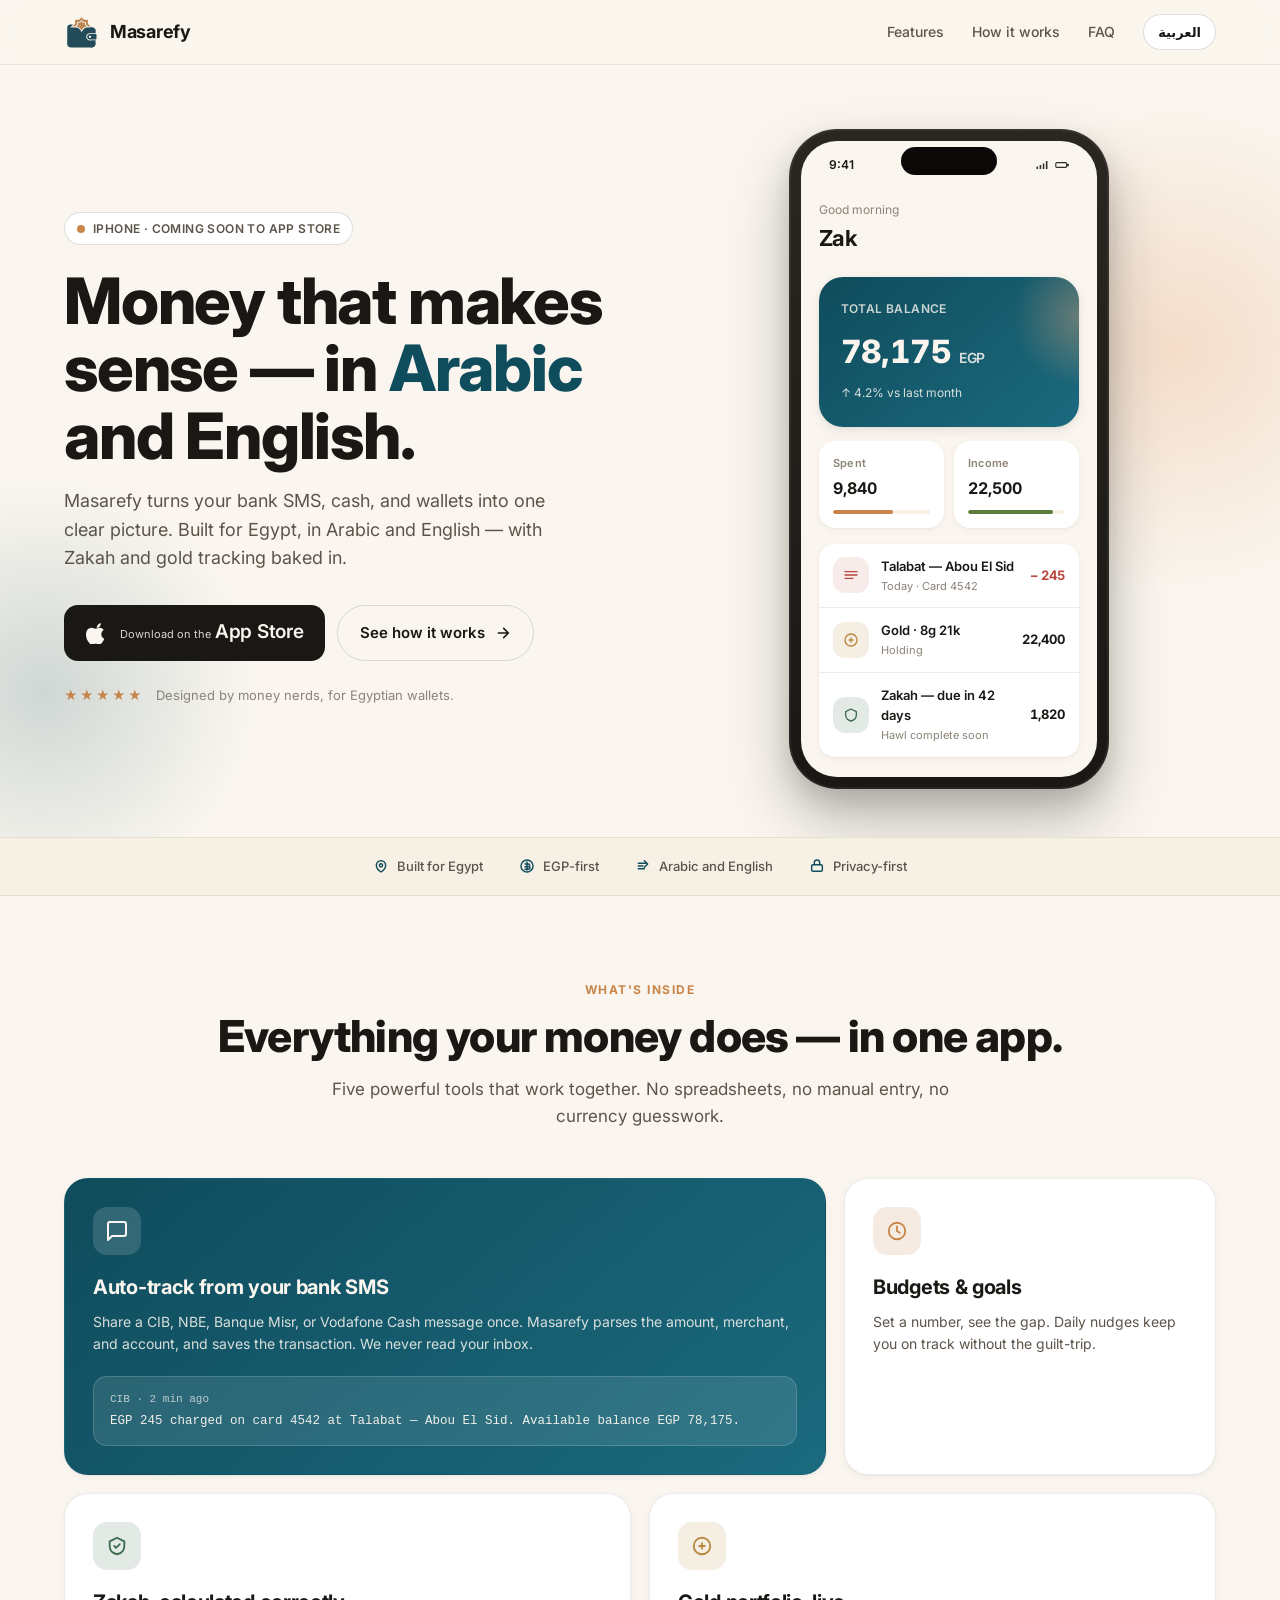
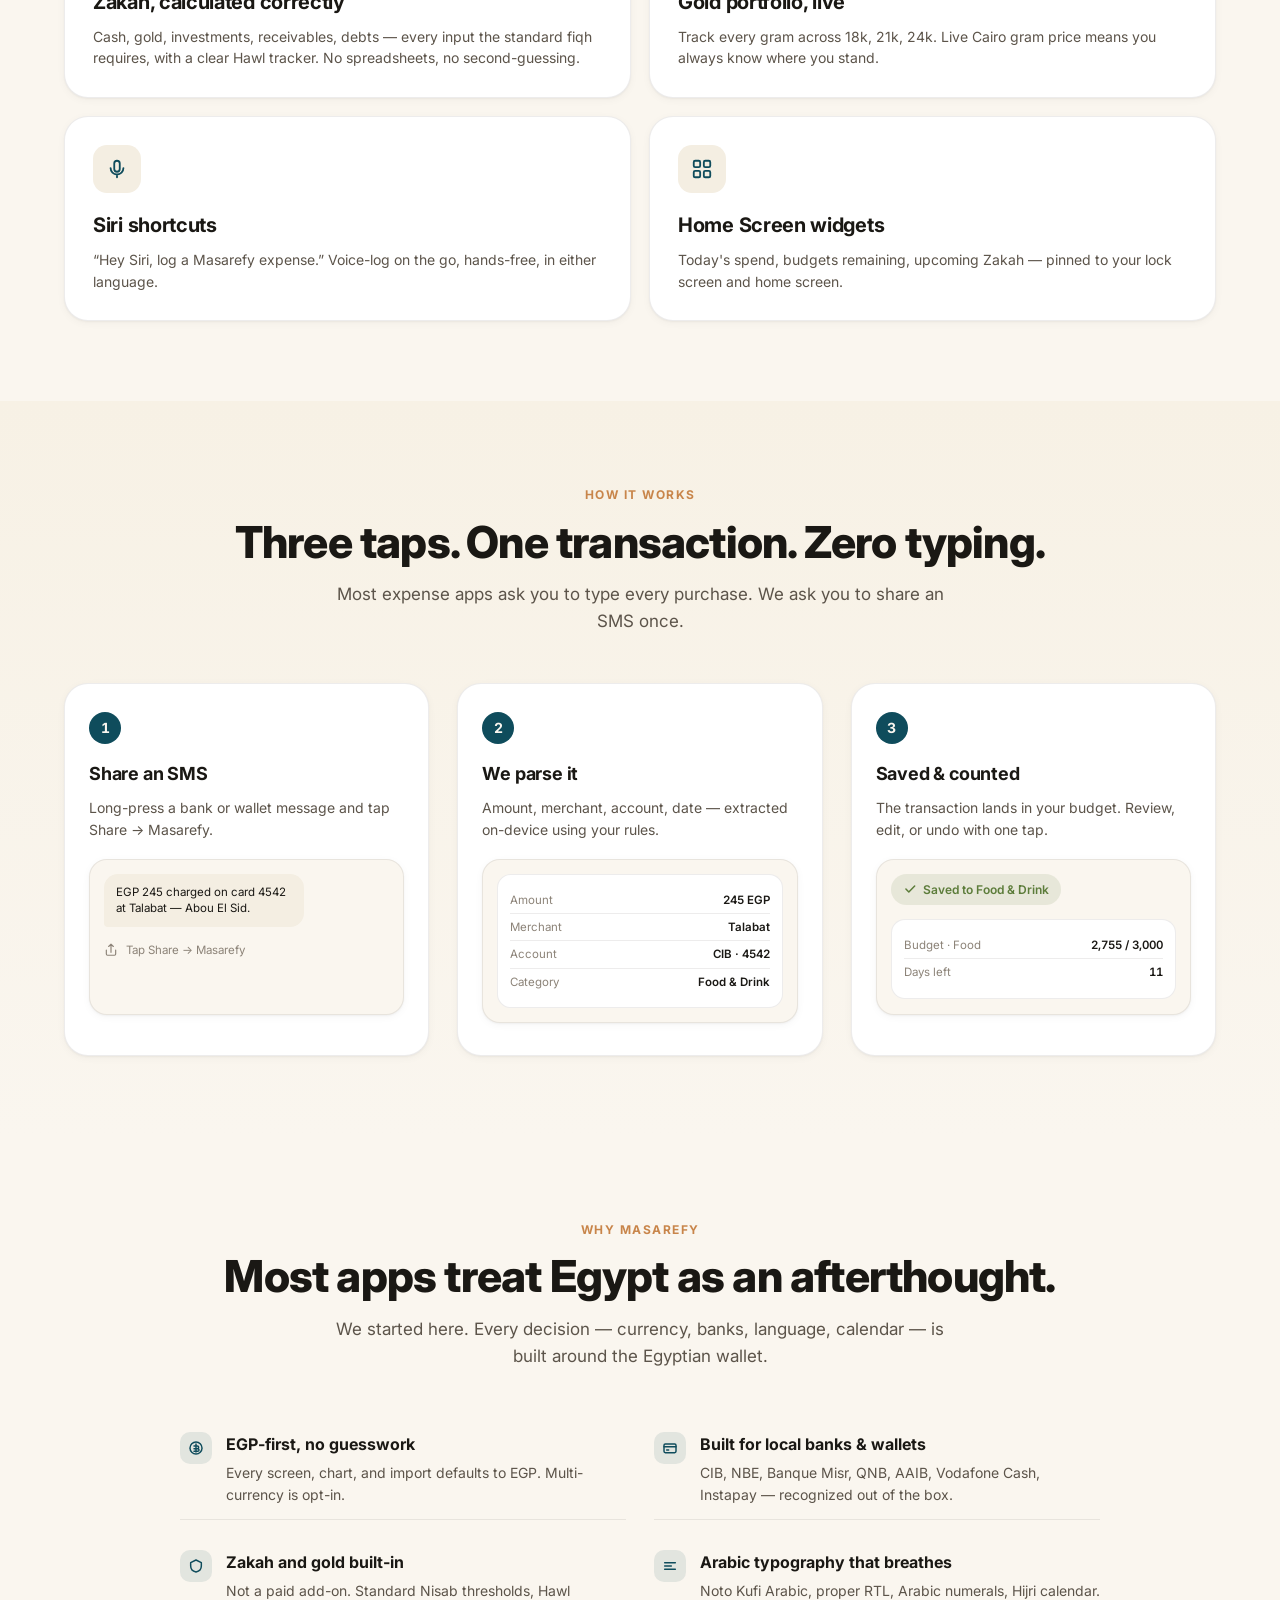
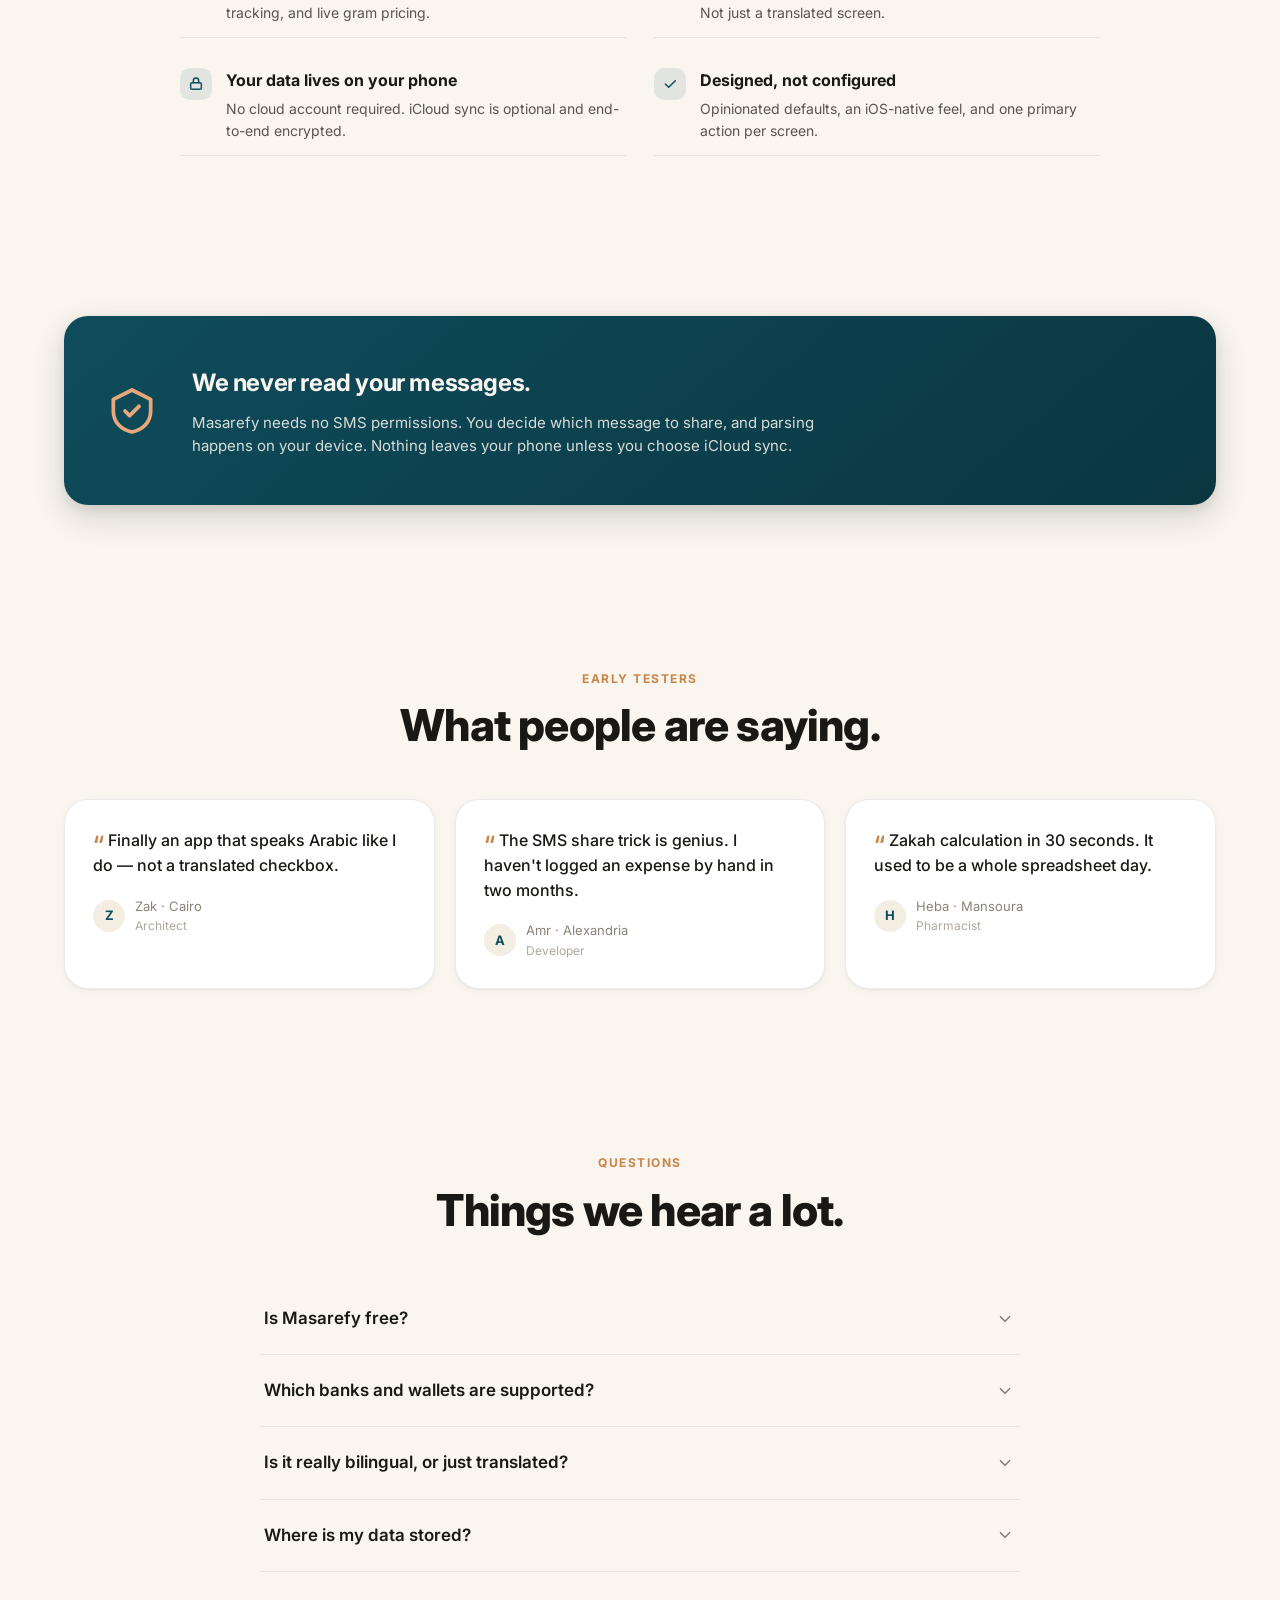
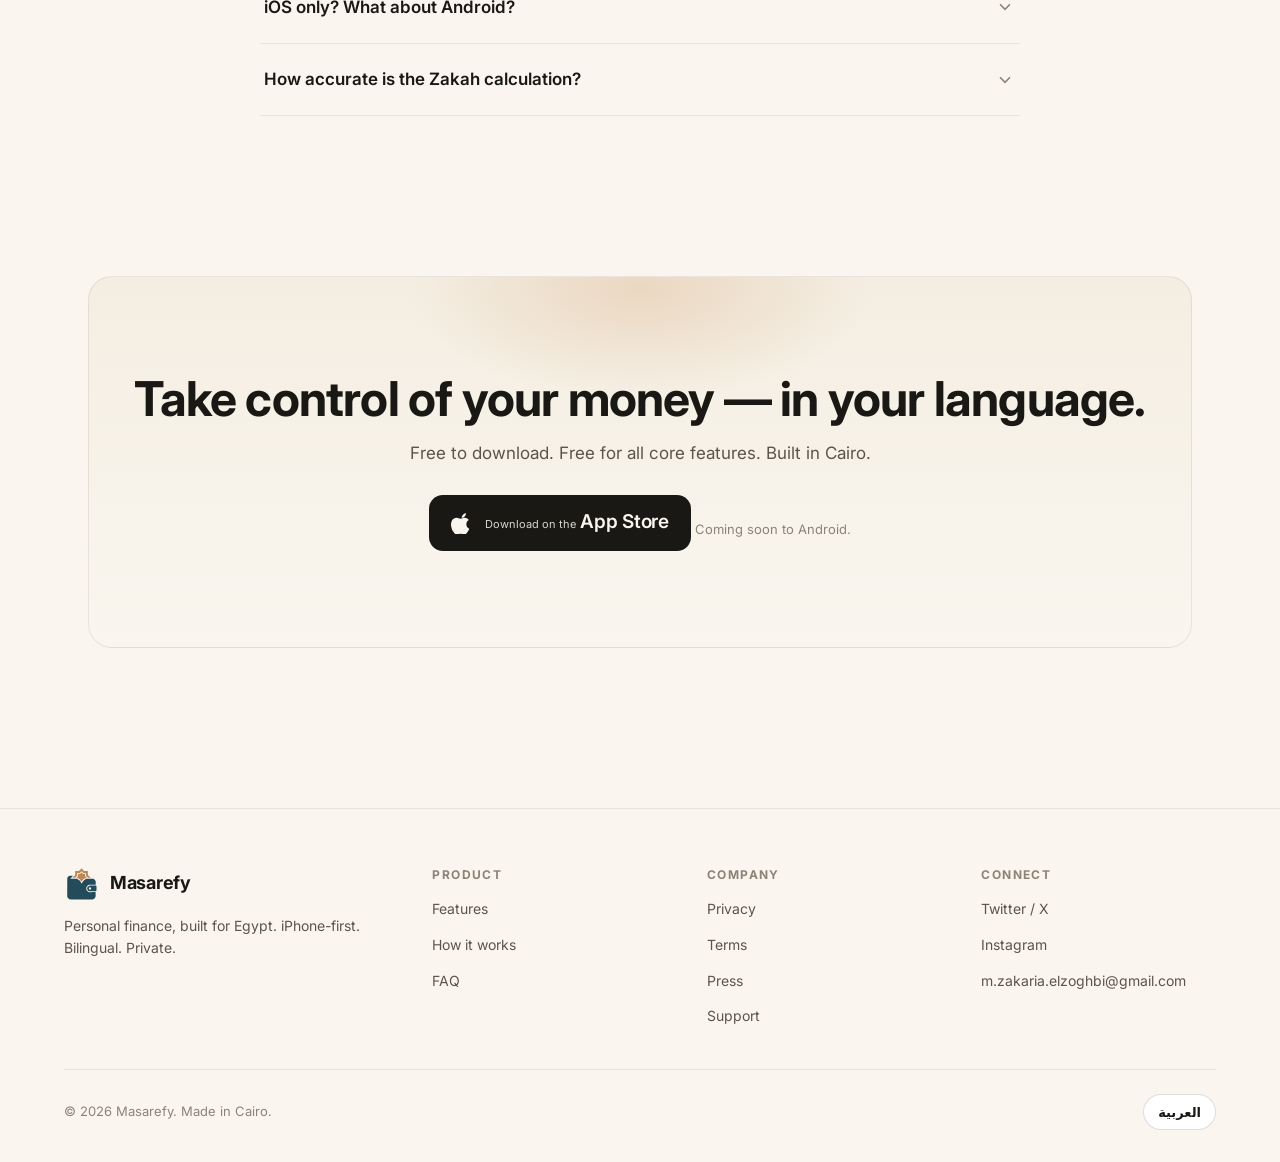
==== commit f22d08de: "Rename brand: Masareefy → Masarefy Mirrors the prototype's brand string update. Arabic stays مصاريفي" ====
--- a/index.html
+++ b/index.html
@@ -4,8 +4,8 @@
   <meta charset="utf-8" />
   <meta name="viewport" content="width=device-width, initial-scale=1, viewport-fit=cover" />
   <meta name="theme-color" content="#FAF6EF" />
-  <meta name="description" content="Masareefy — bilingual personal finance app built for Egypt. Track bank SMS, cash, wallets, gold, and Zakah in one place." />
-  <title>Masareefy — Personal finance, built for Egypt</title>
+  <meta name="description" content="Masarefy — bilingual personal finance app built for Egypt. Track bank SMS, cash, wallets, gold, and Zakah in one place." />
+  <title>Masarefy — Personal finance, built for Egypt</title>
 
   <link rel="preconnect" href="https://fonts.googleapis.com" />
   <link rel="preconnect" href="https://fonts.gstatic.com" crossorigin />
@@ -20,9 +20,9 @@
   <!-- ─── Nav ─────────────────────────────────────────── -->
   <header class="nav" role="banner">
     <div class="container nav-inner">
-      <a href="#top" class="brand" aria-label="Masareefy home">
+      <a href="#top" class="brand" aria-label="Masarefy home">
         <span class="brand-mark" aria-hidden="true"><img src="logo.svg" alt="" /></span>
-        <span data-en="Masareefy" data-ar="مصاريفي">Masareefy</span>
+        <span data-en="Masarefy" data-ar="مصاريفي">Masarefy</span>
       </a>
       <nav class="nav-links" aria-label="Primary">
         <a href="#features" data-en="Features" data-ar="المميزات">Features</a>
@@ -54,9 +54,9 @@
           </h1>
 
           <p class="lede"
-             data-en="Masareefy turns your bank SMS, cash, and wallets into one clear picture. Built for Egypt, in Arabic and English — with Zakah and gold tracking baked in."
+             data-en="Masarefy turns your bank SMS, cash, and wallets into one clear picture. Built for Egypt, in Arabic and English — with Zakah and gold tracking baked in."
              data-ar="مصاريفي يجمع رسائل البنك، الكاش، والمحافظ في صورة واحدة. مصمم لمصر، بالعربي والإنجليزي — مع حساب الزكاة وتتبع الذهب جاهزين.">
-            Masareefy turns your bank SMS, cash, and wallets into one clear picture. Built for Egypt, in Arabic and English — with Zakah and gold tracking baked in.
+            Masarefy turns your bank SMS, cash, and wallets into one clear picture. Built for Egypt, in Arabic and English — with Zakah and gold tracking baked in.
           </p>
 
           <div class="hero-ctas">
@@ -212,9 +212,9 @@
               <svg width="24" height="24" viewBox="0 0 24 24" fill="none" stroke="currentColor" stroke-width="2" stroke-linecap="round" stroke-linejoin="round"><path d="M21 15a2 2 0 0 1-2 2H7l-4 4V5a2 2 0 0 1 2-2h14a2 2 0 0 1 2 2z"/></svg>
             </div>
             <h3 data-en="Auto-track from your bank SMS" data-ar="تتبع تلقائي من رسائل البنك">Auto-track from your bank SMS</h3>
-            <p data-en="Share a CIB, NBE, Banque Misr, or Vodafone Cash message once. Masareefy parses the amount, merchant, and account, and saves the transaction. We never read your inbox."
+            <p data-en="Share a CIB, NBE, Banque Misr, or Vodafone Cash message once. Masarefy parses the amount, merchant, and account, and saves the transaction. We never read your inbox."
                data-ar="شارك رسالة من CIB، الأهلي، بنك مصر، أو فودافون كاش مرة واحدة. مصاريفي يستخرج المبلغ، التاجر، والحساب، ويحفظ المعاملة. لن نقرأ صندوق رسائلك أبداً.">
-              Share a CIB, NBE, Banque Misr, or Vodafone Cash message once. Masareefy parses the amount, merchant, and account, and saves the transaction. We never read your inbox.
+              Share a CIB, NBE, Banque Misr, or Vodafone Cash message once. Masarefy parses the amount, merchant, and account, and saves the transaction. We never read your inbox.
             </p>
             <div class="sms-demo">
               <div class="from" data-en="CIB · 2 min ago" data-ar="CIB · من ٢ دقيقة">CIB · 2 min ago</div>
@@ -269,9 +269,9 @@
               <svg width="22" height="22" viewBox="0 0 24 24" fill="none" stroke="currentColor" stroke-width="2" stroke-linecap="round" stroke-linejoin="round"><rect x="9" y="3" width="6" height="12" rx="3"/><path d="M5 11a7 7 0 0 0 14 0M12 18v3"/></svg>
             </div>
             <h3 data-en="Siri shortcuts" data-ar="اختصارات سيري">Siri shortcuts</h3>
-            <p data-en="“Hey Siri, log a Masareefy expense.” Voice-log on the go, hands-free, in either language."
+            <p data-en="“Hey Siri, log a Masarefy expense.” Voice-log on the go, hands-free, in either language."
                data-ar="«يا سيري، سجّل مصروف في مصاريفي.» تسجيل بالصوت، وأنت ماشي، بلغتك.">
-              “Hey Siri, log a Masareefy expense.” Voice-log on the go, hands-free, in either language.
+              “Hey Siri, log a Masarefy expense.” Voice-log on the go, hands-free, in either language.
             </p>
           </article>
 
@@ -309,9 +309,9 @@
           <article class="step reveal">
             <span class="step-num" data-num="1">1</span>
             <h3 data-en="Share an SMS" data-ar="شارك الرسالة">Share an SMS</h3>
-            <p data-en="Long-press a bank or wallet message and tap Share → Masareefy."
+            <p data-en="Long-press a bank or wallet message and tap Share → Masarefy."
                data-ar="اضغط مطولاً على رسالة البنك أو المحفظة، ثم Share → مصاريفي.">
-              Long-press a bank or wallet message and tap Share → Masareefy.
+              Long-press a bank or wallet message and tap Share → Masarefy.
             </p>
             <div class="mini-screen">
               <div class="row">
@@ -323,7 +323,7 @@
               </div>
               <div style="margin-top:14px; display:flex; align-items:center; gap:8px; color: var(--text-3); font-size:11.5px;">
                 <svg width="14" height="14" viewBox="0 0 24 24" fill="none" stroke="currentColor" stroke-width="2" stroke-linecap="round" stroke-linejoin="round" aria-hidden="true"><path d="M4 12v7a2 2 0 0 0 2 2h12a2 2 0 0 0 2-2v-7"/><path d="M16 6l-4-4-4 4M12 2v14"/></svg>
-                <span data-en="Tap Share → Masareefy" data-ar="Share → مصاريفي">Tap Share → Masareefy</span>
+                <span data-en="Tap Share → Masarefy" data-ar="Share → مصاريفي">Tap Share → Masarefy</span>
               </div>
             </div>
           </article>
@@ -370,11 +370,11 @@
       </div>
     </section>
 
-    <!-- ─── Why Masareefy ─────────────────────────────────────────── -->
+    <!-- ─── Why Masarefy ─────────────────────────────────────────── -->
     <section class="section">
       <div class="container">
         <div class="section-head reveal">
-          <span class="eyebrow" data-en="Why Masareefy" data-ar="ليه مصاريفي">Why Masareefy</span>
+          <span class="eyebrow" data-en="Why Masarefy" data-ar="ليه مصاريفي">Why Masarefy</span>
           <h2 data-en="Most apps treat Egypt as an afterthought." data-ar="معظم التطبيقات بتعامل مصر كأنها فكرة لاحقة.">
             Most apps treat Egypt as an afterthought.
           </h2>
@@ -464,9 +464,9 @@
           </svg>
           <div>
             <h3 data-en="We never read your messages." data-ar="لن نقرأ رسائلك أبداً.">We never read your messages.</h3>
-            <p data-en="Masareefy needs no SMS permissions. You decide which message to share, and parsing happens on your device. Nothing leaves your phone unless you choose iCloud sync."
+            <p data-en="Masarefy needs no SMS permissions. You decide which message to share, and parsing happens on your device. Nothing leaves your phone unless you choose iCloud sync."
                data-ar="مصاريفي لا يطلب صلاحية قراءة الرسائل. أنت تختار أي رسالة تشارك، والتحليل يتم على جهازك. لا شيء يغادر هاتفك إلا إذا اخترت مزامنة iCloud.">
-              Masareefy needs no SMS permissions. You decide which message to share, and parsing happens on your device. Nothing leaves your phone unless you choose iCloud sync.
+              Masarefy needs no SMS permissions. You decide which message to share, and parsing happens on your device. Nothing leaves your phone unless you choose iCloud sync.
             </p>
           </div>
         </div>
@@ -538,7 +538,7 @@
         <div class="faq-list">
           <details class="faq-item reveal">
             <summary>
-              <span data-en="Is Masareefy free?" data-ar="مصاريفي مجاني؟">Is Masareefy free?</span>
+              <span data-en="Is Masarefy free?" data-ar="مصاريفي مجاني؟">Is Masarefy free?</span>
               <span class="chev" aria-hidden="true">
                 <svg width="18" height="18" viewBox="0 0 24 24" fill="none" stroke="currentColor" stroke-width="2.2" stroke-linecap="round"><path d="M6 9l6 6 6-6"/></svg>
               </span>
@@ -647,9 +647,9 @@
     <div class="container">
       <div class="footer-grid">
         <div>
-          <a href="#top" class="brand" aria-label="Masareefy home">
+          <a href="#top" class="brand" aria-label="Masarefy home">
             <span class="brand-mark" aria-hidden="true"><img src="logo.svg" alt="" /></span>
-            <span data-en="Masareefy" data-ar="مصاريفي">Masareefy</span>
+            <span data-en="Masarefy" data-ar="مصاريفي">Masarefy</span>
           </a>
           <p class="footer-brand-blurb"
              data-en="Personal finance, built for Egypt. iPhone-first. Bilingual. Private."
@@ -688,7 +688,7 @@
       </div>
 
       <div class="footer-bottom">
-        <span data-en="© 2026 Masareefy. Made in Cairo." data-ar="© ٢٠٢٦ مصاريفي. صُنع في القاهرة.">© 2026 Masareefy. Made in Cairo.</span>
+        <span data-en="© 2026 Masarefy. Made in Cairo." data-ar="© ٢٠٢٦ مصاريفي. صُنع في القاهرة.">© 2026 Masarefy. Made in Cairo.</span>
         <button class="lang-toggle" type="button"
                 onclick="document.getElementById('lang-toggle').click();"
                 aria-label="Switch language">
--- a/styles.css
+++ b/styles.css
@@ -1,4 +1,4 @@
-/* Masareefy landing — tokens lifted from masrefyv2/Masrefy/tokens.js */
+/* Masarefy landing — tokens lifted from masrefyv2/Masrefy/tokens.js */
 
 :root {
   --primary: #0F4C5C;
